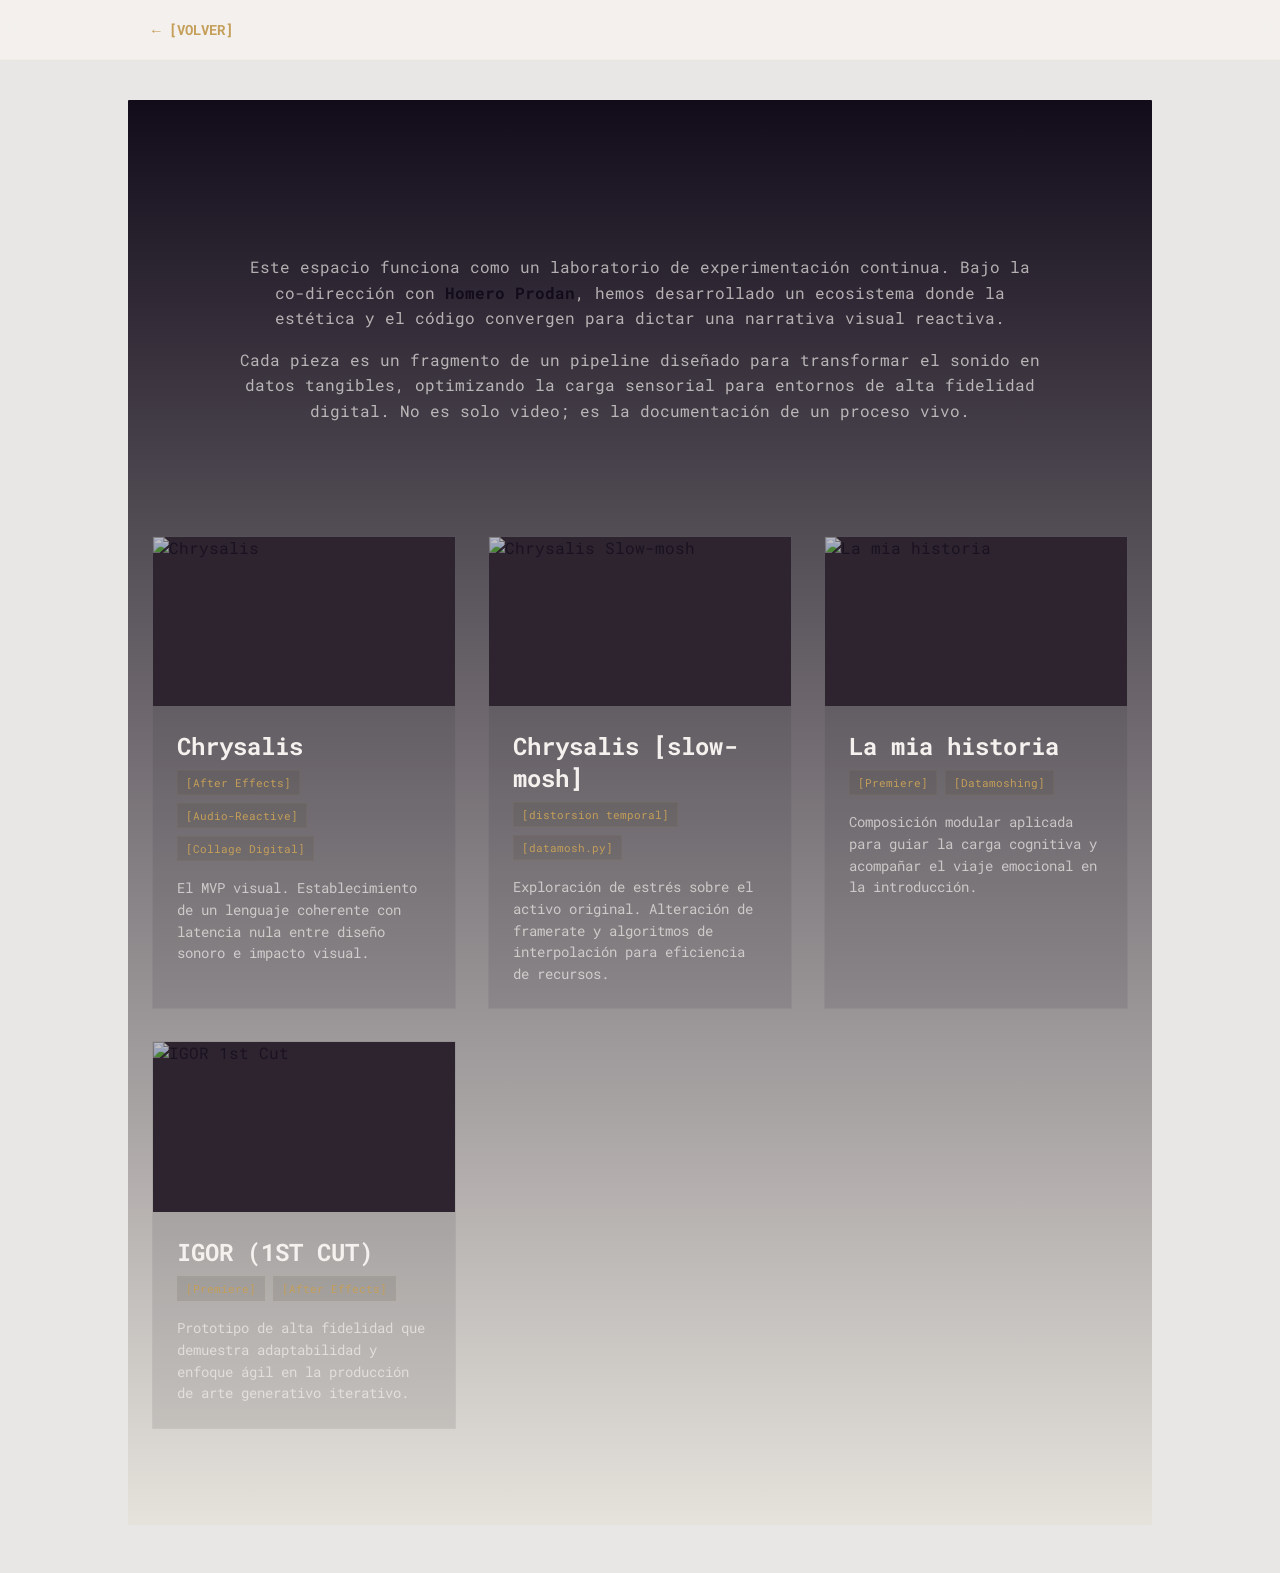
==== bivio/index.html @ 8ca26672 "UI Fixes < for ever > ahora me parece que tiene mucha mas forma esto." ====
<!DOCTYPE html>
<html lang="es">

<head>
    <meta charset="UTF-8">
    <meta name="viewport" content="width=device-width, initial-scale=1.0">
    <title>biVio + Ecosistema de Videos Generativos</title>
    <!-- meta tags -->
    <meta name="description"
        content="Soy Ariel, mi trabajo consiste en unir la creatividad con metodologías rigurosas para transformar el diseño en un motor de ingresos. 
        Me especializo en la optimización de activos visuales, aplicando principios de psicología del consumidor para asegurar que cada pieza no solo sea estética, sino que impulse la conversión con impacto y presición.">
    <meta property="og:image" content="assets/web-img.webp" />
    <meta name="keywords" content="design, designer, generative, AI, IA, UX, UI, frontend, developer, generative art," />
    <meta name="robots" content="noindex,nofollow">
    <meta name="subject" content="portfolio">
    <meta name="copyright" content="iterea">
    <meta name="language" content="ES">
    <meta name="robots" content="index,follow" />
    <meta name="abstract"
        content="Soy Ariel, mi trabajo consiste en unir la creatividad con metodologías rigurosas para transformar el diseño en un motor de ingresos.">
    <meta name="topic" content="Ariel H. Contini | Generative Designer">
    <meta name="summary" content="">
    <meta name="Classification" content="Business">
    <meta name="author" content="Ariel Hernán Contini, arielhcontini@gmail.com">
    <meta name="designer" content="Ariel Hernán Contini">
    <meta name="copyright" content=" Creative Commons">
    <meta name="reply-to" content="arielhcontini@gmail.com">
    <meta name="color-scheme" content="light dark">
    <meta name="owner" content="">
    <meta name="url" content="https://arielhcontini.online/">
    <meta name="identifier-URL" content="https://arielhcontini.online/">
    <meta name="directory" content="submission">
    <meta name="category" content="Designer Portfolio">
    <meta name="coverage" content="Worldwide">
    <meta name="distribution" content="Global">
    <meta name="rating" content="General">
    <meta name="revisit-after" content="7 days">
    <meta http-equiv="Expires" content="0">
    <meta http-equiv="Pragma" content="no-cache">
    <meta http-equiv="Cache-Control" content="no-cache">
    <link rel="stylesheet" href="../css/reset.css">
    <link rel="stylesheet" href="../css/variables.css">
    <link rel="stylesheet" href="../css/global.css">
    <link rel="icon" type="image/x-icon" href="../assets/favicon.ico">
    <link rel="apple-touch-icon" sizes="180x180" href="../assets/apple-touch-icon.png">
    <link rel="icon" type="image/png" sizes="32x32" href="../assets/favicon-32x32.png">
    <link rel="icon" type="image/png" sizes="16x16" href="../assets/favicon-16x16.png">
    <!-- web app -->
    <link rel="manifest" href="../manifiest.json">
</head>

<body>
    <nav class="bivio-nav">
        <div class="bivio-nav__container">
            <a href="../index.html" class="bivio-nav__back">
                <span class="bivio-nav__arrow">←</span> [VOLVER]
            </a>
            <div class="bivio-nav__brand">biVio</div>
        </div>
    </nav>

    <section class="showcase section-container" id="bivio-showcase" style="margin-top: 100px;">
    
    <div class="showcase__header">
        <h2 class="section-title">biVio <span class="outline">Ecosistema Generativo</span></h2>
        <div class="showcase__narrative">
            <p class="showcase__intro">
                Este espacio funciona como un laboratorio de experimentación continua. Bajo la co-dirección con <strong>Homero Prodan</strong>, hemos desarrollado un ecosistema donde la estética y el código convergen para dictar una narrativa visual reactiva.
            </p>
            <p class="showcase__intro">
                Cada pieza es un fragmento de un pipeline diseñado para transformar el sonido en datos tangibles, optimizando la carga sensorial para entornos de alta fidelidad digital. No es solo video; es la documentación de un proceso vivo.
            </p>
        </div>
    </div>

    <div class="showcase__grid">
        
        <article class="bivio-card" data-external-url="https://www.youtube.com/watch?v=RwAyVp9RrSc&list=PLWlSG6ipJNNzuKRsf-hpLv8E4KXy5Ips9&index=1">
            <div class="bivio-card__thumb" onclick="window.open('https://www.youtube.com/watch?v=RwAyVp9RrSc&list=PLWlSG6ipJNNzuKRsf-hpLv8E4KXy5Ips9&index=1', '_blank')">
                <img src="https://i.ytimg.com/vi/RwAyVp9RrSc/maxresdefault.jpg" loading="lazy" alt="Chrysalis">
                <div class="bivio-card__play">↗</div>
            </div>
            <div class="bivio-card__content" onclick="window.open('https://www.youtube.com/watch?v=RwAyVp9RrSc&list=PLWlSG6ipJNNzuKRsf-hpLv8E4KXy5Ips9&index=1', '_blank')">
                <h3 class="bivio-card__title">Chrysalis</h3>
                <div class="bivio-card__tags">
                    <span>[After Effects]</span>
                    <span>[Audio-Reactive]</span>
                    <span>[Collage Digital]</span>
                </div>
                <p class="bivio-card__desc">El MVP visual. Establecimiento de un lenguaje coherente con latencia nula entre diseño sonoro e impacto visual.</p>
            </div>
        </article>

        <article class="bivio-card" data-external-url="https://www.youtube.com/watch?v=a_Qp3i1atkw&list=PLWlSG6ipJNNzuKRsf-hpLv8E4KXy5Ips9&index=2">
            <div class="bivio-card__thumb" onclick="window.open('https://www.youtube.com/watch?v=a_Qp3i1atkw&list=PLWlSG6ipJNNzuKRsf-hpLv8E4KXy5Ips9&index=2', '_blank')">
                <img src="https://i.ytimg.com/vi/a_Qp3i1atkw/sddefault.jpg" loading="lazy" alt="Chrysalis Slow-mosh">
                <div class="bivio-card__play">↗</div>
            </div>
            <div class="bivio-card__content" onclick="window.open('https://www.youtube.com/watch?v=a_Qp3i1atkw&list=PLWlSG6ipJNNzuKRsf-hpLv8E4KXy5Ips9&index=2', '_blank')">
                <h3 class="bivio-card__title">Chrysalis [slow-mosh]</h3>
                <div class="bivio-card__tags">
                    <span>[distorsion temporal]</span>
                    <span>[datamosh.py]</span>
                </div>
                <p class="bivio-card__desc">Exploración de estrés sobre el activo original. Alteración de framerate y algoritmos de interpolación para eficiencia de recursos.</p>
            </div>
        </article>

        <article class="bivio-card" data-external-url="https://www.youtube.com/watch?v=c8p-wvNhO6M&list=PLWlSG6ipJNNzuKRsf-hpLv8E4KXy5Ips9&index=3">
            <div class="bivio-card__thumb" onclick="window.open('https://www.youtube.com/watch?v=c8p-wvNhO6M&list=PLWlSG6ipJNNzuKRsf-hpLv8E4KXy5Ips9&index=3', '_blank')">
                <img src="https://i.ytimg.com/vi/c8p-wvNhO6M/maxresdefault.jpg" loading="lazy" alt="La mia historia">
                <div class="bivio-card__play">↗</div>
            </div>
            <div class="bivio-card__content" onclick="window.open('https://www.youtube.com/watch?v=c8p-wvNhO6M&list=PLWlSG6ipJNNzuKRsf-hpLv8E4KXy5Ips9&index=3', '_blank')">
                <h3 class="bivio-card__title">La mia historia</h3>
                <div class="bivio-card__tags">
                    <span>[Premiere]</span>
                    <span>[Datamoshing]</span>
                </div>
                <p class="bivio-card__desc">Composición modular aplicada para guiar la carga cognitiva y acompañar el viaje emocional en la introducción.</p>
            </div>
        </article>

        <article class="bivio-card" data-external-url="https://www.youtube.com/watch?v=vjC0YOhKplU&list=PLWlSG6ipJNNzuKRsf-hpLv8E4KXy5Ips9&index=4">
            <div class="bivio-card__thumb" onclick="window.open('https://www.youtube.com/watch?v=vjC0YOhKplU&list=PLWlSG6ipJNNzuKRsf-hpLv8E4KXy5Ips9&index=4', '_blank')">
                <img src="https://i.ytimg.com/vi/vjC0YOhKplU/maxresdefault.jpg" loading="lazy" alt="IGOR 1st Cut">
                <div class="bivio-card__play">↗</div>
            </div>
            <div class="bivio-card__content" onclick="window.open('https://www.youtube.com/watch?v=vjC0YOhKplU&list=PLWlSG6ipJNNzuKRsf-hpLv8E4KXy5Ips9&index=4', '_blank')">
                <h3 class="bivio-card__title">IGOR (1ST CUT)</h3>
                <div class="bivio-card__tags">
                    <span>[Premiere]</span>
                    <span>[After Effects]</span>
                </div>
                <p class="bivio-card__desc">Prototipo de alta fidelidad que demuestra adaptabilidad y enfoque ágil en la producción de arte generativo iterativo.</p>
            </div>
        </article>
    </div>
</section>

</body>
</html>
---- css/variables.css ----
@import url('https://fonts.googleapis.com/css2?family=Libre+Bodoni:ital,wght@0,400..700;1,400..700&display=swap');
@import url('https://fonts.googleapis.com/css2?family=Roboto+Mono:ital,wght@0,100..700;1,100..700&display=swap');
:root{

    /* =========================================================
       🎨 SISTEMA DE COLOR (DIRECCIÓN DE ARTE)
       ========================================================= */
    
    color-scheme: light dark;

    /* --- Paleta Principal: Modo Claro (Light Mode) --- */
    --text-obsidian: #120B1A;           /* Color principal de texto oscuro */
    --bg-alabastro: #f4f1eeeb;          /* Fondo principal claro (con ligera transparencia) */
    --bg-alabastro-gold: #352d1e1d;     /* Fondo sutil con matiz dorado */
    --bg-purple: #7c6b8a;               /* Color de acento púrpura */
    --edge-obsidian:#120b1a18;          /* Bordes y separadores sutiles */

    /* --- Acentos y Detalles --- */
    --primary-gold: #c59f59;            /* Color dorado para elementos destacados */
    --edge-gold: #c59f5911;             /* Brillo perimetral dorado muy suave */

    /* --- Paleta Oscura (Obsidiana) --- */
    --bg-obsidian: #120B1A;             /* Fondo base profundo */
    --bg-obsidian-alpha: #120b1a8f;     /* Fondo oscuro con transparencia para capas */

    /* --- Tipografía y Contrastes --- */
    --text-alabastro: #f4f1ee;          /* Texto claro sobre fondos oscuros */
    --text-alabastro-opacity: #f4f1eeae; /* Texto claro secundario (menos contraste) */
    
    --purple: #7c6b8a;                  /* Púrpura base */
    --basalto: #2d2430;                 /* Gris violáceo para tarjetas o bloques */
    --bg-shadow: #1C1621;               /* Color para sombras proyectadas */

    /* --- Degradados --- */
    --gradient-dark: linear-gradient(0deg,rgba(16, 13, 17, 0.888) 0%, rgba(18, 11, 26, 1) 50%, rgba(28, 22, 33, .999) 100%);

    /* =========================================================
       📐 GEOMETRÍA Y ESTRUCTURA (LAYOUT)
       ========================================================= */

    /* --- Bordes --- */
    --radius: 1px;                      /* Curvatura de esquinas (1px para look brutalista/afilado) */

    /* --- Espaciado (Escala Modular) --- */
    --spacing-4: 4px;
    --spacing-8: 8px;
    --spacing-12: 12px;
    --spacing-16: 16px;
    --spacing-24: 24px;
    --spacing-32: 32px;
    --spacing-40: 40px;
    --spacing-48: 48px;
    --spacing-56: 56px;
    --spacing-64: 64px;
    --spacing-72: 72px;
    --spacing-80: 80px;
    --spacing-88: 88px;
    --spacing-96: 96px;

    /* --- Tipografía Fluida (Responsive) --- */
    /* Se ajustan automáticamente según el tamaño de pantalla */
    --H1: clamp(1.75rem, 5vw, 2.5rem);
    --H2: clamp(1.5rem, 4vw, 2rem);
    --H3: clamp(1.25rem, 3vw, 1.75rem);
    --H4: clamp(1rem, 2vw, 1.5rem);
    --H5: clamp(0.875rem, 1.5vw, 1.25rem);
    --H6: clamp(0.75rem, 1vw, 1rem);    
    
    --p: clamp(0.875rem, 1.5vw, 1.25rem);

    /* --- Contenedores --- */
    --max-width: 1024px;                /* Ancho máximo del contenido central */

}
---- css/global.css ----
body {
  background-color: light-dark(var(--bg-alabastro-gold), var(--bg-obsidian));
  cursor: crosshair;
  color: light-dark(var(--text-obsidian), var(--text-alabastro));
  font-family: "Roboto Mono", monospace;
  font-optical-sizing: auto;
  font-weight: 400;
  font-style: normal;
}
html {
  scroll-behavior: smooth;
}

.texture-bg{
    width: 100%;
    height: auto;
}

/* BLINDAJE ANTI-PARPADEO (GSAP FOUC FIX) */
.hero__image, .hero__title, .hero__description, .hero__social a,
.section-title, .skill-card, .experience-card, .project-card, 
.about__image-wrapper, .about__text p {
    visibility: hidden;
}

/* PORTADA */

.cover{
position:relative;
width: 100%;
max-width: 320px;
height: auto;
display: flex;
flex-direction: column;
align-items: center;
justify-content: center;
margin: 0 auto;
z-index: 9999;
}

.cover__container{
width: 100%;
height: auto;
opacity: 1;
}

.cover__img{
    position: relative;
    width: 100%;
    height: auto;
    margin: 16vh auto;
    border-radius: var(--radius);
    z-index: 10000;
    opacity: 1;
}

@media (min-width:1024px){

.cover{
position:relative;
width: 100%;
height: auto;
display: flex;
flex-direction: column;
align-items: center;
justify-content: center;
margin:0 auto;
z-index: 9999;
}

.cover__container{
position: relative;
width: 100%;
height: auto;
opacity: .666;

}

.cover__container:hover{
position: relative;
width: 100%;
height: auto;
opacity: .999;
}

}


/* Estilo del CTA para que parezca una terminal */
.mobile-cta {
  width: 100%;
  height: auto;
  font-family: "Roboto Mono", monospace;
  color: var(--text-alabastro); /* Un gris técnico, no blanco puro para no robarle peso al logo */
  font-size: 12px;
  margin: 0 auto;
  text-align: center;
  /* IMPORTANTE: Hacer que el texto también dispare el clic si lo tocan por error */
  pointer-events: none; 
  border: 1px solid light-dark(var(--edge-obsidian), var(--edge-gold));
  padding: var(--spacing-8) var(--spacing-4);
  z-index: 10;
}

/* El cursor parpadeante (el truco psicológico para llamar la atención) */
.cursor-blink {
  animation: blink 1s step-end infinite;
}

@keyframes blink {
  0%, 100% { opacity: 1; }
  50% { opacity: 0; }
}


@media (min-width: 1024px) {
  .mobile-cta {
    display: block;
  }
}

/* BACKGROUNDS */

.gradient--v{
    height:100vh;
    margin: 0;
     --x: calc(var(--posX, 0) * 1px);
    --y: calc(var(--posY, 0) * 1px);
     background-image: 
    linear-gradient(115deg, #120B1A, #1C1621), 
    radial-gradient( 90% 100% at calc( 50% + var(--x)) calc( 0% + var(--y)), #1c1621, #1C1621), 
    radial-gradient(100% 100% at calc( 80% - var(--x)) calc( 0% - var(--y)), #1C1621, #1C1621), 
    radial-gradient(150% 210% at calc(100% + var(--x)) calc( 0% + var(--y)), #120B1A, #120B1A), 
    radial-gradient(100% 100% at calc(100% - var(--x)) calc(30% - var(--y)), #1C1621, #7c6b8a), 
    linear-gradient(60deg, #1C1621, #1C1621);
     background-blend-mode: soft-light, soft-light, lighten, lighten, lighten, soft-light, hard-light;
}





p{
  font-family: "Roboto Mono", monospace;
  font-optical-sizing: auto;
  font-weight: 400;
  font-style: normal;
  color: light-dark(var(--text-obsidian), var(--text-alabastro));
}

h1{
  font-family: "Libre Bodoni", serif;
  font-optical-sizing: auto;
  font-weight: 600;
  font-style: normal;
  font-size: var(--H1);
}


h2{
  font-family: "Libre Bodoni", serif;
  font-optical-sizing: auto;
  font-weight: 600;
  font-style: normal;
  font-size: var(--H2);
  letter-spacing: .333rem;
}


strong{
     color: light-dark(var(--text-obsidian), var(--text-alabastro));
}

.section-title{
    font-size: clamp(1.75rem, 5vw, 2.5rem);
    font-weight: 400;
    text-align: center;
    margin-bottom: var(--spacing-8);
}



.section-container{
    max-width: var(--max-width);
    margin: var(--spacing-48) auto;
    padding: var(--spacing-48) var(--spacing-24);
    width: 100%;
    display: flex;
    flex-direction: column;
    gap: var(--spacing-48);
    border-radius: var(--radius);
    background: linear-gradient(180deg, var(--bg-obsidian), var(--edge-gold));
}

@media (min-width: 768px) {
    .section-container {
        padding: var(--spacing-96) var(--spacing-24);
    }
}

.outline{
    background: linear-gradient(180deg, var(--bg-alabastro), var(--purple));
    -webkit-background-clip: text;
    -webkit-text-fill-color: transparent;
    background-clip: text;
    font-weight: 800;
    font-size: clamp(1,75rem,5vw,2.5rem);
}

/* === HEADER === */


.header{
    display: flex;
    align-items: center;
    justify-content: space-between;
    width: 100%;
    height: auto;
    margin: 0 auto;
    padding: var(--spacing-8);
    z-index: 100000;
    position: fixed;
    top:0;
    border-bottom: 1px solid var(--edge-gold);
    background-color: light-dark(var(--bg-alabastro),var(--bg-obsidian));
} 

.header__toggle{
display: flex;
  flex-direction: column;
  justify-content: space-between;
  width: 32px;
  height: 32px;
  padding: 8px;
  background: transparent;
  border: none;
  cursor: pointer;
  z-index: 50; /* Para asegurarnos de que quede por encima del menú desplegado */
}

.linea{
width: 100%;
  height: 3px;
  background-color: light-dark(var(--text-obsidian), var(--text-alabastro)); /* El color de tu icono */
  border-radius: var(--radius);
  transform-origin: left center; /* Punto de anclaje para la rotación */
}


/* 2. Estilos del Menú Móvil (Oculto por defecto) */
.header__nav {
    text-align: center;
    position: absolute;
    top: 100%; /* Lo posiciona exactamente debajo de la barra del header */
    left: 0;
    width: 100%;
    /* EL TRUCO DE ANIMACIÓN CON GRID */
    display: grid;
    grid-template-rows: 0fr; /* Altura 0 */
    background-color: transparent;
}

.header__logo{
    width: 100%;
    max-width: 24px;
    height: auto;
    display: flex;
    flex-direction: row;
}

/* 3. El contenedor de los links (Debe ocultar el contenido cuando la altura es 0) */
.nav__links{
    overflow: hidden; /* Esto es clave para que los links no se escapen cuando está cerrado */
    display: flex;
    flex-direction: column;
    margin:  0 auto;
    width: 100%;
    height: 100vh;
    background-color: light-dark(var(--bg-alabastro),var(--bg-obsidian));
}

/* 4. Estilo de los links en móvil para que parezcan una lista */
.nav__link{
    width: 100%;
    color: light-dark(var(--text-obsidian), var(--text-alabastro));
    text-align: center;
    font-family:"Roboto Mono", monospace;;
    cursor: pointer;
    font-weight: 12px;
    background-color: transparent;
}

.header__nav a {
    display: flex;
    flex-direction: column;
    padding: var(--spacing-16); /* Espacio cómodo para tocar con el dedo (Touch target) */
    text-decoration: none;
     color: light-dark(var(--text-obsidian), var(--text-alabastro));
}

/* 5. LA CLASE MÁGICA (La que agrega Javascript) */
.header__nav.is-active {
    grid-template-rows: 1fr; /* Se expande suavemente hasta el alto total de sus links */
}


.header__brand{
    display: flex;
    align-items: center;
    gap: var(--spacing-8);
    padding: var(--spacing-8);
}

.header__title{
      font-family: "Roboto Mono", monospace;
  font-optical-sizing: auto;
  font-weight: 400;
  font-style: normal;
    font-size: 16px;
    font-weight: 700;
}

.header__nav,
.header__cta{
    display: none;
}

.header__nav.is-active {
    display: block; 
    background-color: transparent;
    /* Aquí pondrías el position: absolute, background, etc., para tu menú desplegable */
}

/* --- ESTILOS PARA ESCRITORIO --- */
@media (min-width: 768px) {

    .header__logo{
        width: 24px;
        height: auto;
        margin: 0 auto;
        z-index: 100;
    }


.header__title{
display: none;
}

    .header{
        width: 100%;
        height: auto;
        display: flex;
        flex-direction: row;
        align-items: center;
        justify-content: center;
        margin: 0 auto;
        border-bottom: 1px solid var(--edge-gold);
    }
    /* Reseteamos los estilos para pantallas grandes */
    .header__nav {
        width: 100%;
        height: auto;
        position: relative; 
        box-shadow: none;
        display: flex; /* Rompemos el grid de móvil */
        flex-direction: row;
        margin: 0 auto;
    }
    
    .nav__links {
        display: flex;
        overflow: visible;
        flex-direction: row; /* Links uno al lado del otro */
        justify-content: center;
        align-items: center;
        border: none;
        width: 100%;
        height: auto;
        background-color: transparent;
    }


    /* Ocultamos el botón de la hamburguesa */
    .header__toggle {
        display: none;
    }

    .header__title{
    font-size: 16px;
    font-weight: 700;
}

}

/* === header queeries === */

@media (min-width:1024px){

.header__title{
    display: block;
}

.header{
    display: flex;
    flex-direction: row;
    align-items: center;
    justify-content: center;
    border: none;
    padding: var(--spacing-4) var(--spacing-4);
}

.header__nav{
    width: 100%;
    height: auto;
}

    .header__toggle{
        display: none;
    }
    .nav__links{
        display: flex;
        flex-direction: row;
        width: 100%;
        height: auto;
        font-size: 12px;
        font-weight: 700;
        position: relative;
    }
    .nav__link {
        display: block;
        width: 120px;
        height: auto;
        z-index: 10000;
    }

    .nav__link a{
        display: inline;
        width: 100%;
        height: auto;
        padding: var(--spacing-4);    
    }

}


/* === HERO === */

.hero{
    display: flex;
    flex-direction: column;
    align-items: center;
    justify-content: center;
    gap: var(--spacing-16);
    background-color: light-dark(var(--bg-alabastro), var(--gradient-dark));
    padding: var(--spacing-24) var(--spacing-32);
}

.hero__content{
    display: flex;
    flex-direction: column;
    justify-content: center;
    gap: var(--spacing-8);
    padding: var(--spacing-16);
}

.hero__title{
font-size: clamp(1.6rem, 8vw, 3.2rem);
font-weight: 400;
 color: light-dark(var(--text-obsidian), var(--text-alabastro));
}

.hero__title strong{
    font-weight: 800;
}

.hero__description{
    margin: 8px auto;
    font-size: 16px;
    font-weight: 400;
     color: light-dark(var(--text-obsidian), var(--text-alabastro));
    line-height: 1.5;
}

.hero__image{
    width: 100%;
    height: auto;
    max-width: 360px;
    border-radius: var(--radius);
    margin: 0 auto;
    display: flex;
    flex-direction: column;
}


.hero__social{
    display: flex;
    gap: var(--spacing-24);
    margin-top: var(--spacing-32); 
    opacity: .888;
}

.hero__social img{
    width: 32px;
    opacity: .888;
}




.social__link{
    display: flex;
    align-items: center;
    justify-content: center;
    width: 100%;
    max-width: 80px;
    height: 80px;
    border-radius: var(--radius);
    background-color: var(--gradient-100);
   color: light-dark(var(--text-obsidian), var(--text-alabastro));
    padding-top:var(--spacing-80);
    margin: 0 auto;
}

.social__link :hover{
    background-color: var(--primary-black);
    color: var(--primary-white);
    padding: var(--spacing-8);
   border-radius: var(--radius);
}

.social__link img{
    width: 32px;
    height: 32px;
}

/* === hero queeries === */

@media (min-width:768px){

    .hero{
      flex-direction: row-reverse;
      padding: var(--spacing-96) var(--spacing-16);
    }

    .hero__content{
        max-width: 60%;
    }

    .hero__description{
        max-width: 100%;
    }

}


@media (min-width:1024px){

    .hero{
    width: 100%;
    height: auto;
    display: flex;
    flex-direction: row-reverse;
    align-items: center;
    justify-content: center;
    gap: var(--spacing-96);
    margin: 0 auto;
    padding:var(--spacing-96) var(--spacing-16);
}

.hero__content{
    width: 100%;
    max-width: 640px;
    height: auto;
    display: flex;
    flex-direction: column;
    justify-content: center;
    gap: var(--spacing-24);
    padding: var(--spacing-16);
}

.hero__description{
    margin-top: var(--spacing-8);
}

.hero__image{
    width: 100%;
    height: auto;
    max-width: 40vh;
    border-radius: var(--radius);
    padding: 0;
    margin: 0;
}

    .hero__social a{
        opacity: 1;
    }
 
    .hero__social a:hover{
        opacity: 1;
    }
    
    .social__link{
        max-width:80px ;
    }

}


.skills{
     color: light-dark(var(--text-obsidian), var(--text-alabastro));
}

/* === SKILLS === */

.skill-card{
    display: flex;
    flex-direction: column;
    align-items: center;
    justify-content: space-evenly;
    aspect-ratio: 1/1;

    padding: var(--spacing-24);
    border-radius: var(--radius);

    background-color: light-dark(var(--bg-alabastro), var(--bg-obsidian));
    border: 1px solid light-dark(var(--edge-obsidian), var(--edge-gold));


    cursor: pointer;
    text-align: center;

    color: light-dark(var(--text-obsidian), var(--text-alabastro));

}

.skills__title{
     color: light-dark(var(--text-obsidian), var(--text-alabastro));
}

.skill-card:hover{
    color: light-dark(var(--text-obsidian), var(--text-alabastro));
    background-color: light-dark(var(--bg-alabastro), var(--bg-obsidian));
    background-repeat: no-repeat;
    transform: translateY(-4px);
}

.skill-card:hover .skill-card__icon img{
    filter: light-dark(invert(0), invert(1));
     color: light-dark(var(--text-obsidian), var(--text-alabastro));
}

.skill-card__icon img{
    width: clamp(48px, 4vw, 5rem);
    height: auto;
    margin-bottom: var(--spacing-16);
}

.skill-card__label{
    font-size: clamp(1rem, 1vw, 1.15rem);
    font-weight: 600;
}



.skills__grid{
    display: grid;
    grid-template-columns: repeat(auto-fit, minmax(160px, 1fr));
    gap: var(--spacing-24);
}


.skill-card:nth-child(n + 7){
    display: none;
}

@media(min-width:768px){
.skills__grid{
    gap: var(--spacing-32);
}
.skill-card:nth-child(n + 7){
    display: flex;
    }

.skill-card:nth-child(n + 9){
    display: none;
    }
    }


@media(min-width:1024px){

    .skills__grid{
        grid-template-columns: repeat(3,1fr);
    }

.skill-card:nth-child(n + 9){
    display: flex;
    }
}


/*
.skills__grid{
    display: grid;
    grid-template-columns: repeat(2, 1fr);
    gap: var(--spacing-8);
}


@media(min-width:768px){
    .skills{
        display: flex;
        flex-direction: column;
        justify-content: center;
        gap: var(--spacing-24);
    }

    .skills__grid{
        grid-template-columns: repeat(4,1fr);
        gap: var(--spacing-32);
    }
}

@media(min-width:1024px){

    .skills__grid{
        grid-template-columns: repeat(5,1fr);
        gap: var(--spacing-40);
    }
}
    */ 
     

.about__container {
  display: flex;
  flex-direction: column;
  align-items: center;
  gap: var(--spacing-48);
  padding: var(--spacing-96) var(--spacing-16);
}

.about__image-wrapper {
  width: 100%;
  display: flex;
  justify-content: center;
}

.about__image {
  width: 100%;
  max-width: 32vw;
  height: auto;
  border-radius: var(--radius);
}

.about__content {
  display: flex;
  flex-direction: column;
  gap: var(--spacing-64);
  width: 100%;
}

.about__title {
  text-align: center;
 color: light-dark(var(--text-obsidian), var(--text-alabastro));
}

.about__text {
  display: flex;
  flex-direction: column;
  gap: var(--spacing-16);
  font-size: 16px;
  line-height: 1.2;
  color: light-dark(var(--text-obsidian), var(--text-alabastro));
}

@media (min-width: 768px) {
  .about__container {
    flex-direction: row;
    align-items: center;
    justify-content: center;
    gap: var(--spacing-56);
  }

  .about__image {
    width: 100%;
    max-width:30vw;
    border-radius: var(--radius);
  }

  .about__image-wrapper {
    flex: 1;
    justify-content: center;
  }

  .about__content {
    flex: 1;
  }
}

@media (min-width: 1024px) {
    .about__container{
        width: 100%;
        height: auto;
        margin: 0 auto;
        padding: var(--spacing-80) var(--spacing-96);
    }
    .about__image {
    width: 100%;
    max-width:32vw;
    height: auto;
    padding: var(--spacing-64);
  }
}


/* EXPERIENCE SECTION */


.experience{
    width: 100%;
    height: auto;
     color: light-dark(var(--text-obsidian), var(--text-alabastro));
}


.experience-card{
    padding: var(--spacing-32) var(--spacing-24);
    border: 1px solid light-dark(var(--edge-obsidian), var(--edge-gold));
    border-radius: var(--radius);
    align-items: center;

    display: grid;
    grid-template-columns: 32px 1fr;
    gap: var(--spacing-32);

    grid-template-areas: 'logo role' 'date date' 'description description';

    background-color: light-dark(var(--bg-alabastro), var(--bg-obsidian));
}



.experience-card:hover{
    background: var(--bg-obsidian);
     color: light-dark(var(--text-obsidian), var(--text-alabastro));
     transform: translateY(-4px);
}



.experience-card__logo{
    grid-area: logo;
    width: 100%;
    height: auto;
    max-width: 32px;
}

.experience-card__role{
    grid-area: role;
    font-size: 1.6rem;
    font-weight: 600;
    align-self: end;
     color: light-dark(var(--text-obsidian), var(--text-alabastro));
}



.experience-card__date{
 color: light-dark(var(--text-obsidian), var(--text-alabastro));
font-size: .8rem;
font-weight: 600;
grid-area: date;
}

.experience-card__description{
grid-area: description;
line-height: 1.5;
 color: light-dark(var(--text-obsidian), var(--text-alabastro));
}

@media(min-width:768px){

    .experience-card{
        grid-template-columns: 32px 1fr auto;
        grid-template-areas:'logo role date' 'description description description';
    }

}



/* PROJECTS */ 



.projects__title{
     color: light-dark(var(--text-obsidian), var(--text-alabastro));
    margin-bottom: var(--spacing-32);
}

.project-card{
    display: flex;
    flex-direction: column;
    gap: var(--spacing-24);
    margin-bottom: var(--spacing-32);
    border: 1px solid light-dark(var(--edge-obsidian), var(--edge-gold));
    background-color: light-dark(var(--bg-alabastro), var(--bg-obsidian));
    
}

.project-card__image-wrapper{
    width: 100%;
   border-radius: var(--radius);
    overflow: hidden;
}

.project-card__image{
    width: 100%;
    height: auto;
    display: block;
}

.project-card__content{
    display: flex;
    flex-direction: column;
    gap: var(--spacing-24);
    justify-content: center;
    padding: var(--spacing-16);
    border-radius: var(--radius);
}

.project-card__number{
    font-size: clamp(1.5rem, 3vw, 2rem );
    font-weight: 800;
    line-height: 1;
      color: light-dark(var(--text-obsidian), var(--text-alabastro));
}

.project-card__title{
    font-size: clamp(1.25rem, 2.75vw, 1.75rem);
    font-weight: 800;
    line-height: 1.2;
     color: light-dark(var(--text-obsidian), var(--text-alabastro));
}


.project-card__role{
font-family: "Roboto Mono", monospace;
color: light-dark(var(--text-obsidian), var(--text-alabastro));
font-size: 11px;
}

.project-card__description{
    color: light-dark(var(--text-obsidian), var(--text-alabastro)); 
    line-height: 1.5;
}

.project-card__link{
    width: 44px; /* Increased for better touch target (Mobile First) */
    height: 44px;
    display: flex;
    align-items: center;
    justify-content: center;
    margin-top: var(--spacing-8);
}

.project-card__link img {
    width: 16px; /* Maintain icon visual size */
}

@media(min-width:768px){
   
.project-card{
    flex-direction: row;
    border-radius: var(--radius);
}

.project-card:nth-child(even){
    flex-direction: row-reverse;
}

.project-card__content{
    max-width: 50%;
}

    }




/* CONTACTO */

/* ===========================
   CONTACT SECTION
   =========================== */

.contact {
  display: flex;
  flex-direction: column;
  gap: var(--spacing-56);
 color: light-dark(var(--text-obsidian), var(--text-alabastro));
}

.contact__form-wrapper {
  width: 100%;
}

.contact__form {
  display: flex;
  flex-direction: column;
  gap: var(--spacing-20);
}

.contact__label {
  display: block;
  margin-bottom: var(--spacing-8);
  font-weight: 600;
  font-size: 1rem;
}

.contact__input,
.contact__textarea {
  width: 100%;
  padding: var(--spacing-16);
border: 1px solid light-dark(var(--edge-obsidian), var(--edge-gold));
  border-radius: var(--radius);
  font-family: inherit;
  font-size: 16px;
  outline: none;
}

.contact__input:focus,
.contact__textarea:focus {
  border-color: var(--bg-obsidian);
  box-shadow: 0 0 0 4px rgba(0, 0, 0, 0.1);
}

.contact__input:focus-visible,
.contact__textarea:focus-visible {
  outline: 2px solid var(--bg-obsidian);
  outline-offset: 2px;
}

.contact__input::placeholder,
.contact__textarea::placeholder {
  color: var(--text-alabastro);
}

.contact__textarea {
  min-height: 120px;
  resize: vertical;
}

.contact__actions {
  display: flex;
  flex-direction: column;
  gap: var(--spacing-24);
  align-items: flex-start;
}

.contact__button {
  color: var(--text-alabastro);
  padding: var(--spacing-16) var(--spacing-32);
  border: none;
  border-radius: var(--radius);
  font-weight: 600;
  font-size: 1.125rem;
  cursor: pointer;
}

.contact__button:hover {
  opacity: 0.9;
}

.contact__socials {
  display: flex;
  gap: var(--spacing-24);
}

.contact__info {
  display: flex;
  flex-direction: column;
  gap: var(--spacing-24);
}

.contact__title {
  text-align: center;
   color: light-dark(var(--text-obsidian), var(--text-alabastro));
}

.contact__description {
  font-size: clamp(0.875rem, 2vw, 1rem);
  line-height: 1.5;
 color: light-dark(var(--text-obsidian), var(--text-alabastro));
  text-align: center;
}

.contact__details {
  display: flex;
  flex-direction: column;
  gap: var(--spacing-16);
  align-items: center;
}

.contact__details a{
    font-family: "Roboto Mono", monospace;
    font-size: 1rem;
    margin: var(--spacing-8) auto;
   border: 1px solid light-dark(var(--edge-obsidian), var(--edge-gold));
    padding: var(--spacing-8);
    border-radius: var(--radius);
}

.contact__email{
  font-size: clamp(1rem, 2.5vw, 1.25rem);
font-weight: 600;
 color: light-dark(var(--text-obsidian), var(--text-alabastro));
}

.contact__phone {
  font-size: clamp(1rem, 2.5vw, 1.25rem);
  font-weight: 600;
  color: var(--basalto);
}

.calendly{
    background-color: light-dark(var(--bg-obsidian),var(--bg-alabastro));
    color: light-dark(var(--text-alabastro), var(--text-obsidian));
    text-align: center;
    width: 100%;
    max-width: 240px;
    height: auto;
    border: 1px solid var(--edge-gold);
}

@media (min-width: 768px) {
  .contact .container {
    flex-direction: row;
    align-items: flex-start;
    justify-content: space-between;
    gap: var(--spacing-64); /* More space on desktop */
  }

  .contact__form-wrapper {
    flex: 1;
    order: 1; /* Form on the left if needed, or default order */
  }

  .contact__info {
    flex: 1;
    order: 2;
  }

  .contact__actions {
    flex-direction: row;
    align-items: center;
    justify-content: space-between;
    width: 100%;
  }
}

@media (min-width: 1024px) {
  .contact .section-container {
    flex-direction: row;
    align-items: center;
    text-align: center;
  }

  .contact__description{
    display: flex;
    flex-direction: column;
    width: 100%;
    height: auto;
    padding: var(--spacing-8);
    text-align: center;
  }

  .contact__info{
    width: 100%;
    height: auto;
    background-color: var(--gradient-bg);
  }

.contact__details a{
    font-size: 1rem;
    margin: var(--spacing-8) auto;
    padding: var(--spacing-8);
    border-radius: var(--radius);
}

.contact__details a:hover{
    opacity: .90;
    margin: var(--spacing-8) auto;
}

}




/* =========================================
   BIVIO NAV - SIMPLE & FIXED
   ========================================= */

.bivio-nav {
    position: fixed;
    top: 0;
    left: 0;
    width: 100%;
    height: 60px;
    background-color: light-dark(var(--bg-alabastro), var(--bg-obsidian));
    border-bottom: 1px solid var(--edge-gold);
    z-index: 100000;
    display: flex;
    align-items: center;
    backdrop-filter: blur(10px);
}

.bivio-nav__container {
    max-width: var(--max-width);
    width: 100%;
    margin: 0 auto;
    padding: 0 var(--spacing-24);
    display: flex;
    justify-content: space-between;
    align-items: center;
    background-color: var(--gradient-dark);
     border-radius: var(--radius);
}

.bivio-nav__back {
    text-decoration: none;
    color: var(--primary-gold);
    font-family: 'Roboto Mono', monospace;
    font-weight: 700;
    font-size: 0.9rem;
    transition: opacity 0.3s ease;
    display: flex;
    align-items: center;
    gap: var(--spacing-8);
}

.bivio-nav__back:hover {
    opacity: 0.7;
}

.bivio-nav__brand {
    font-family: 'Roboto Mono', monospace;
    font-size: 0.75rem;
    color: var(--text-alabastro-opacity);
    letter-spacing: 1px;
    text-transform: uppercase;
}

/* =========================================
   BIVIO SHOWCASE - COMPONENTES
   ========================================= */

.showcase__header {
    text-align: center;
    margin-bottom: var(--spacing-64);
}

.showcase__narrative {
    max-width: 80ch;
    margin: 0 auto;
    display: flex;
    flex-direction: column;
    gap: var(--spacing-16);
}

.showcase__intro {
    color: var(--text-alabastro-opacity);
    line-height: 1.6;
    font-size: 1rem;
}

.showcase__grid {
    display: grid;
    grid-template-columns: repeat(auto-fit, minmax(280px, 1fr));
    gap: var(--spacing-32);
}

/* Tarjeta Bivio */
.bivio-card {
    background: var(--edge-obsidian);
    border: 1px solid rgba(255, 255, 255, 0.05);
    border-radius: var(--radius); /* 1px, súper afilado */
    overflow: hidden;
    cursor: pointer;
    transition: transform 0.3s ease, border-color 0.3s ease;
}

.bivio-card:hover {
    transform: translateY(-4px);
    border-color: var(--primary-gold);
}

.bivio-card__thumb {
    position: relative;
    width: 100%;
    aspect-ratio: 16 / 9;
    overflow: hidden;
    background: var(--basalto);
}

.bivio-card__thumb img {
    width: 100%;
    height: 100%;
    object-fit: cover;
    opacity: 0.7;
    transition: opacity 0.3s ease, transform 0.5s ease;
}

.bivio-card:hover .bivio-card__thumb img {
    opacity: 1;
    transform: scale(1.05); /* Zoom sutil al hover */
}

/* Indicador de Play */
.bivio-card__play {
    position: absolute;
    top: 50%;
    left: 50%;
    transform: translate(-50%, -50%);
    font-size: 2rem;
    color: var(--primary-gold);
    opacity: 0;
    transition: opacity 0.3s ease;
    font-family: 'Roboto Mono', monospace;
}

.bivio-card:hover .bivio-card__play {
    opacity: 1;
}

.bivio-card__content {
    padding: var(--spacing-24);
}

.bivio-card__title {
    font-size: var(--H4);
    margin-bottom: var(--spacing-8);
    color: var(--text-alabastro);
}

/* Etiquetas (Tags) - Estilo IT/Código */
.bivio-card__tags {
    display: flex;
    flex-wrap: wrap;
    gap: var(--spacing-8);
    margin-bottom: var(--spacing-16);
}

.bivio-card__tags span {
    font-family: 'Roboto Mono', monospace; /* Clave para el look "Tech" */
    font-size: 0.7rem;
    color: var(--primary-gold);
    background: var(--bg-alabastro-gold);
    padding: var(--spacing-4) var(--spacing-8);
    border: 1px solid var(--edge-gold);
}

.bivio-card__tags .tag-external {
    background: var(--primary-gold);
    color: var(--bg-obsidian);
    font-weight: 700;
}

.bivio-card__desc {
    font-size: 0.9rem;
    color: var(--text-alabastro-opacity);
    line-height: 1.5;
}


/* =========================================
   PROYECTO DESTACADO (LAS PELOTAS)
   ========================================= */

.featured-project__wrapper {
    display: flex;
    flex-direction: column;
    gap: var(--spacing-48);
    margin-top: var(--spacing-8);
}

/* En pantallas grandes, se pone lado a lado */
@media (min-width: 768px) {
    .featured-project__wrapper {
        flex-direction: row;
        align-items: center;
    }
}

.featured-project__video-trigger {
    flex: 1.2; /* Toma un poco más de espacio que el texto */
    width: 100%;
}

.featured-thumb {
    border: 1px solid rgba(255, 255, 255, 0.1);
    box-shadow: 0 10px 30px rgba(0,0,0,0.5);
}

/* Reestilizando el botón de play para que sea más evidente en el destacado */
.featured-thumb .bivio-card__play {
    font-size: 1.2rem;
    background: var(--bg-obsidian-alpha);
    padding: var(--spacing-12) var(--spacing-24);
    border: 1px solid var(--primary-gold);
    backdrop-filter: blur(5px);
}

.featured-project__info {
    flex: 1;
}

.featured-project__subtitle {
    font-size: var(--H3);
    color: var(--text-alabastro);
    margin-bottom: var(--spacing-16);
    font-family: 'Libre Bodoni', serif; /* Un toque de elegancia editorial */
    font-style: italic;
}

.featured-project__details p {
    color: var(--text-alabastro-opacity);
    font-size: 0.95rem;
    margin-bottom: var(--spacing-16);
    line-height: 1.6;
}

.featured-project__details strong {
    color: var(--primary-gold);
    font-family: 'Roboto Mono', monospace;
    font-weight: normal;
    font-size: 0.85rem;
    letter-spacing: 1px;
    display: block;
    margin-bottom: var(--spacing-4);
}
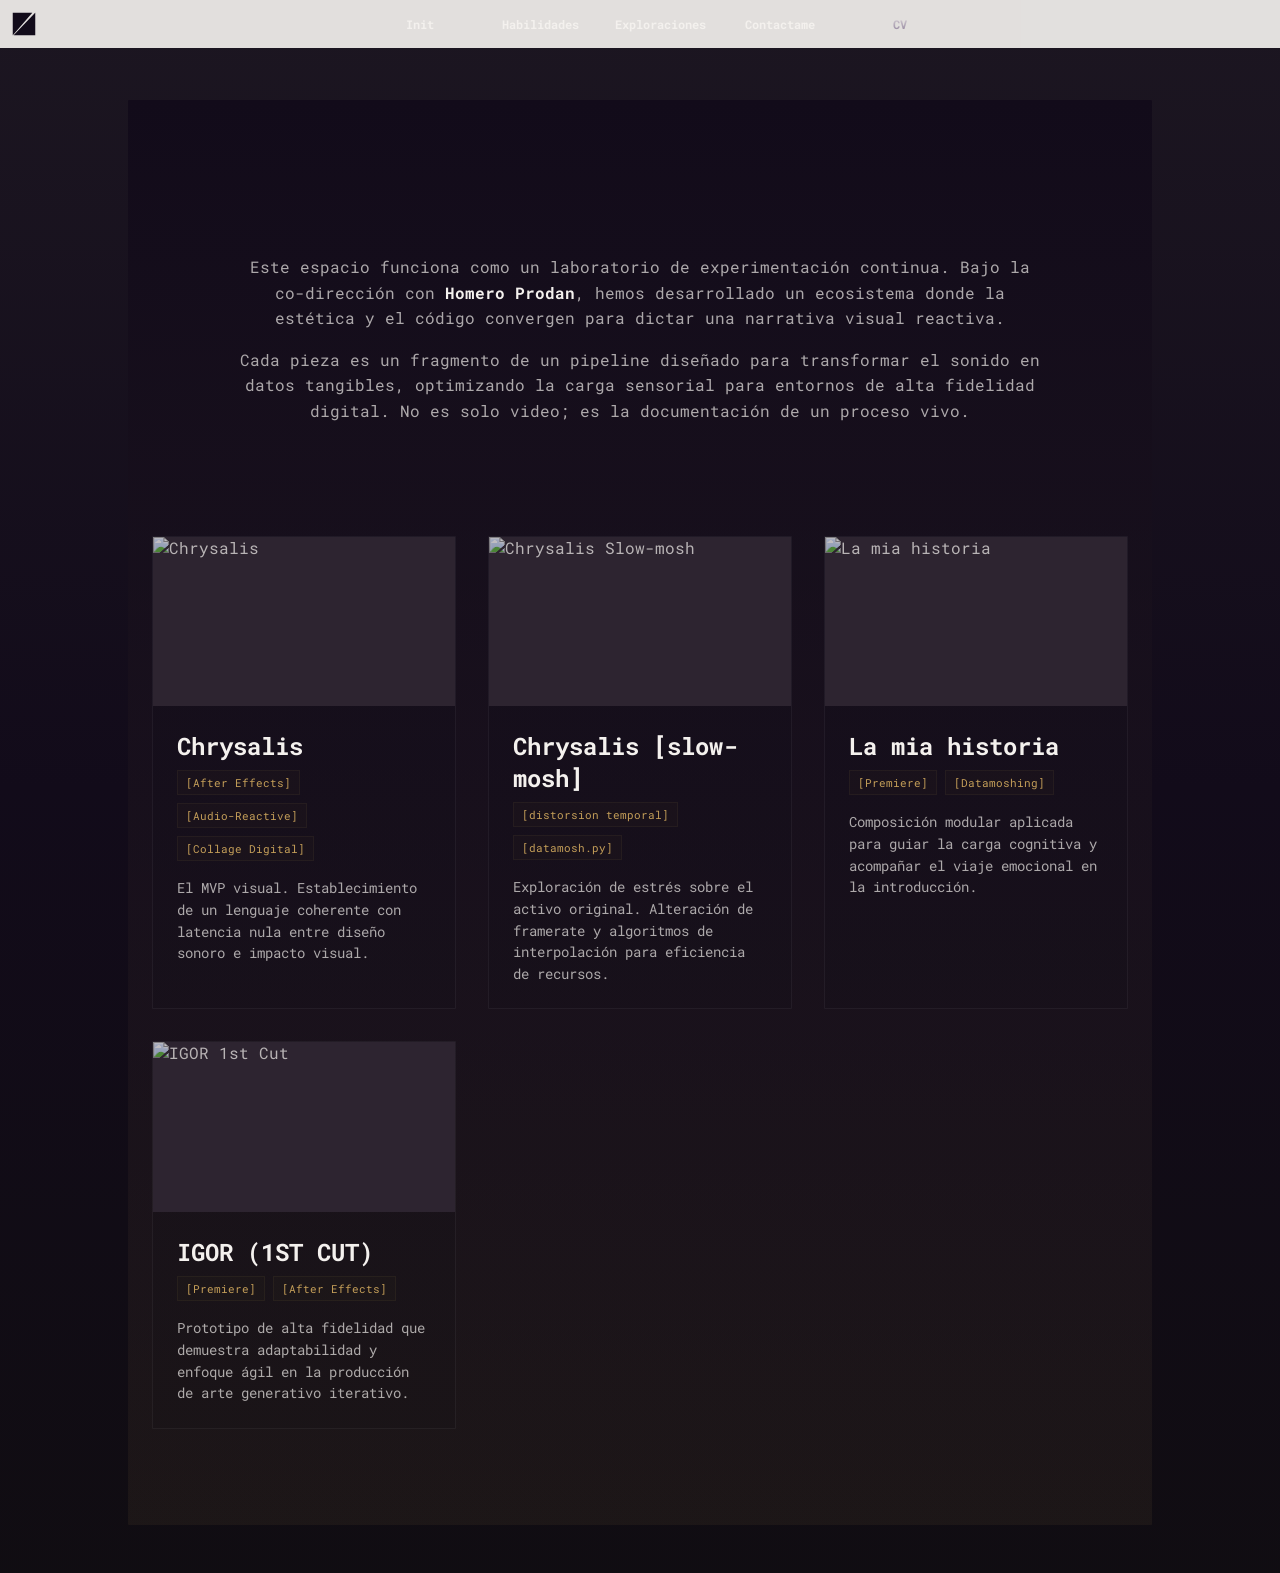
==== commit e885232f: "PORTFOLIO NUEVO! La idea es ajustar algunas cosas! asique este es el nuevo draft!" ====
--- a/bivio/index.html
+++ b/bivio/index.html
@@ -50,14 +50,26 @@
 </head>
 
 <body>
-    <nav class="bivio-nav">
-        <div class="bivio-nav__container">
-            <a href="../index.html" class="bivio-nav__back">
-                <span class="bivio-nav__arrow">←</span> [VOLVER]
-            </a>
-            <div class="bivio-nav__brand">biVio</div>
+    <header class="header">
+        <div class="header__brand">
+            <a href="#inicio"><img class="header__logo" src="../assets/logo.svg" alt="Ariel Hernán Contini"></a>
         </div>
-    </nav>
+        <button id="btn-menu" class="header__toggle" aria-label="toggle menu">
+            <span class="linea"></span>
+            <span class="linea"></span>
+            <span class="linea"></span>
+        </button>
+        <nav class="header__nav">
+            <ul class="nav__links">
+                <li class="nav__link"><a aria-label="hero" href="#inicio">Init</a></li>
+                <li class="nav__link"><a aria-label="habilidades" href="#skills">Habilidades</a></li>
+      <!--           <li class="nav__link"><a aria-label="experiencia" href="#experience">Experiencia</a></li> -->
+                <li class="nav__link"><a aria-label="proyectos" href="#projects">Exploraciones</a></li>
+                <li class="nav__link"><a aria-label="contactame" href="#contact">Contactame</a></li>
+                <li class="nav__link"><a class="outline" aria-label="download curriculum" target="_blank" href="../assets/Ariel_Contini_CV_UX_Design.pdf"> CV</a> </li>
+            </ul>
+        </nav>
+    </header>
 
     <section class="showcase section-container" id="bivio-showcase" style="margin-top: 100px;">
     
--- a/css/variables.css
+++ b/css/variables.css
@@ -6,7 +6,7 @@
        🎨 SISTEMA DE COLOR (DIRECCIÓN DE ARTE)
        ========================================================= */
     
-    color-scheme: light dark;
+   /*  color-scheme: light dark; */
 
     /* --- Paleta Principal: Modo Claro (Light Mode) --- */
     --text-obsidian: #120B1A;           /* Color principal de texto oscuro */
--- a/css/global.css
+++ b/css/global.css
@@ -1,12 +1,21 @@
 body {
-  background-color: light-dark(var(--bg-alabastro-gold), var(--bg-obsidian));
+  background: var(--gradient-dark);
   cursor: crosshair;
-  color: light-dark(var(--text-obsidian), var(--text-alabastro));
+  color: var(--text-alabastro);
   font-family: "Roboto Mono", monospace;
   font-optical-sizing: auto;
   font-weight: 400;
   font-style: normal;
 }
+
+::selection {
+    background: transparent;
+}
+
+::-moz-selection {
+    background: transparent;
+}
+
 html {
   scroll-behavior: smooth;
 }
@@ -97,7 +106,7 @@
   text-align: center;
   /* IMPORTANTE: Hacer que el texto también dispare el clic si lo tocan por error */
   pointer-events: none; 
-  border: 1px solid light-dark(var(--edge-obsidian), var(--edge-gold));
+  border: 1px solid var(--edge-gold);
   padding: var(--spacing-8) var(--spacing-4);
   z-index: 10;
 }
@@ -145,7 +154,7 @@
   font-optical-sizing: auto;
   font-weight: 400;
   font-style: normal;
-  color: light-dark(var(--text-obsidian), var(--text-alabastro));
+  color: var(--text-alabastro);
 }
 
 h1{
@@ -168,7 +177,7 @@
 
 
 strong{
-     color: light-dark(var(--text-obsidian), var(--text-alabastro));
+     color: var(--text-alabastro);
 }
 
 .section-title{
@@ -183,7 +192,146 @@
 .section-container{
     max-width: var(--max-width);
     margin: var(--spacing-48) auto;
-    padding: var(--spacing-48) var(--spacing-24);
+    padding: var(--spacing-48) var(--spacing-8);
+    width: 100%;
+    display: flex;
+    flex-direction: column;
+    gap: var(--spacing-48);
+    border-radius: var(--radius);
+    background: linear-gradient(180deg, var(--bg-obsidian), var(--edge-gold));
+}
+
+@media (min-width: 768px) {
+    .section-container {
+        padding: var(--spacing-96) var(--spacing-24);
+    }
+}
+
+body {
+  background-color: var(--bg-obsidian);
+  cursor: crosshair;
+  color:  var(--text-alabastro);
+  font-family: "Roboto Mono", monospace;
+  font-optical-sizing: auto;
+  font-weight: 400;
+  font-style: normal;
+}
+html {
+  scroll-behavior: smooth;
+}
+
+.texture-bg{
+    width: 100%;
+    height: auto;
+}
+
+/* BLINDAJE ANTI-PARPADEO (GSAP FOUC FIX) */
+.hero__image, .hero__title, .hero__description, .hero__social a,
+.section-title, .skill-card, .experience-card, .project-card, 
+.about__image-wrapper, .about__text p {
+    visibility: hidden;
+}
+
+
+
+/* Estilo del CTA para que parezca una terminal */
+.mobile-cta {
+  width: 100%;
+  height: auto;
+  font-family: "Roboto Mono", monospace;
+  color: var(--text-alabastro); /* Un gris técnico, no blanco puro para no robarle peso al logo */
+  font-size: 12px;
+  margin: 0 auto;
+  text-align: center;
+  /* IMPORTANTE: Hacer que el texto también dispare el clic si lo tocan por error */
+  pointer-events: none; 
+  border: 1px solid var(--edge-gold);
+  padding: var(--spacing-8) var(--spacing-4);
+  z-index: 10;
+}
+
+/* El cursor parpadeante (el truco psicológico para llamar la atención) */
+.cursor-blink {
+  animation: blink 1s step-end infinite;
+}
+
+@keyframes blink {
+  0%, 100% { opacity: 1; }
+  50% { opacity: 0; }
+}
+
+
+@media (min-width: 1024px) {
+  .mobile-cta {
+    display: block;
+  }
+}
+
+/* BACKGROUNDS */
+
+.gradient--v{
+    height:100vh;
+    margin: 0;
+     --x: calc(var(--posX, 0) * 1px);
+    --y: calc(var(--posY, 0) * 1px);
+     background-image: 
+    linear-gradient(115deg, #120B1A, #1C1621), 
+    radial-gradient( 90% 100% at calc( 50% + var(--x)) calc( 0% + var(--y)), #1c1621, #1C1621), 
+    radial-gradient(100% 100% at calc( 80% - var(--x)) calc( 0% - var(--y)), #1C1621, #1C1621), 
+    radial-gradient(150% 210% at calc(100% + var(--x)) calc( 0% + var(--y)), #120B1A, #120B1A), 
+    radial-gradient(100% 100% at calc(100% - var(--x)) calc(30% - var(--y)), #1C1621, #7c6b8a), 
+    linear-gradient(60deg, #1C1621, #1C1621);
+     background-blend-mode: soft-light, soft-light, lighten, lighten, lighten, soft-light, hard-light;
+}
+
+
+
+
+
+p{
+  font-family: "Roboto Mono", monospace;
+  font-optical-sizing: auto;
+  font-weight: 400;
+  font-style: normal;
+  color: var(--text-alabastro);
+}
+
+h1{
+  font-family: "Libre Bodoni", serif;
+  font-optical-sizing: auto;
+  font-weight: 600;
+  font-style: normal;
+  font-size: var(--H1);
+}
+
+
+h2{
+  font-family: "Libre Bodoni", serif;
+  font-optical-sizing: auto;
+  font-weight: 600;
+  font-style: normal;
+  font-size: var(--H2);
+  letter-spacing: .333rem;
+}
+
+
+strong{
+     color:  var(--text-alabastro);
+}
+
+.section-title{
+    font-size: clamp(1.75rem, 5vw, 2.5rem);
+    font-weight: 400;
+    text-align: center;
+    margin-bottom: var(--spacing-8);
+}
+
+
+
+.section-container{
+    max-width: var(--max-width);
+    margin: var(--spacing-48) auto;
+    padding: var(--spacing-48) var(--spacing-8);
     width: 100%;
     display: flex;
     flex-direction: column;
@@ -222,7 +370,7 @@
     position: fixed;
     top:0;
     border-bottom: 1px solid var(--edge-gold);
-    background-color: light-dark(var(--bg-alabastro),var(--bg-obsidian));
+    background-color: var(--bg-obsidian);
 } 
 
 .header__toggle{
@@ -241,7 +389,7 @@
 .linea{
 width: 100%;
   height: 3px;
-  background-color: light-dark(var(--text-obsidian), var(--text-alabastro)); /* El color de tu icono */
+  background-color:var(--text-alabastro); /* El color de tu icono */
   border-radius: var(--radius);
   transform-origin: left center; /* Punto de anclaje para la rotación */
 }
@@ -276,13 +424,13 @@
     margin:  0 auto;
     width: 100%;
     height: 100vh;
-    background-color: light-dark(var(--bg-alabastro),var(--bg-obsidian));
+    background-color: var(--bg-obsidian);
 }
 
 /* 4. Estilo de los links en móvil para que parezcan una lista */
 .nav__link{
     width: 100%;
-    color: light-dark(var(--text-obsidian), var(--text-alabastro));
+    color: var(--text-alabastro);
     text-align: center;
     font-family:"Roboto Mono", monospace;;
     cursor: pointer;
@@ -295,7 +443,7 @@
     flex-direction: column;
     padding: var(--spacing-16); /* Espacio cómodo para tocar con el dedo (Touch target) */
     text-decoration: none;
-     color: light-dark(var(--text-obsidian), var(--text-alabastro));
+   color: var(--text-alabastro);
 }
 
 /* 5. LA CLASE MÁGICA (La que agrega Javascript) */
@@ -451,8 +599,8 @@
     align-items: center;
     justify-content: center;
     gap: var(--spacing-16);
-    background-color: light-dark(var(--bg-alabastro), var(--gradient-dark));
-    padding: var(--spacing-24) var(--spacing-32);
+    background-color: var(--gradient-dark);
+    padding: var(--spacing-24) var(--spacing-8);
 }
 
 .hero__content{
@@ -460,13 +608,13 @@
     flex-direction: column;
     justify-content: center;
     gap: var(--spacing-8);
-    padding: var(--spacing-16);
+    padding: var(--spacing-8);
 }
 
 .hero__title{
 font-size: clamp(1.6rem, 8vw, 3.2rem);
 font-weight: 400;
- color: light-dark(var(--text-obsidian), var(--text-alabastro));
+ color:  var(--text-alabastro);
 }
 
 .hero__title strong{
@@ -477,7 +625,7 @@
     margin: 8px auto;
     font-size: 16px;
     font-weight: 400;
-     color: light-dark(var(--text-obsidian), var(--text-alabastro));
+     color:  var(--text-alabastro);
     line-height: 1.5;
 }
 
@@ -516,13 +664,13 @@
     height: 80px;
     border-radius: var(--radius);
     background-color: var(--gradient-100);
-   color: light-dark(var(--text-obsidian), var(--text-alabastro));
+   color: var(--text-alabastro);
     padding-top:var(--spacing-80);
     margin: 0 auto;
 }
 
 .social__link :hover{
-    background-color: var(--primary-black);
+    background-color: var(--bg-obsidian);
     color: var(--primary-white);
     padding: var(--spacing-8);
    border-radius: var(--radius);
@@ -607,7 +755,7 @@
 
 
 .skills{
-     color: light-dark(var(--text-obsidian), var(--text-alabastro));
+     color:var(--text-alabastro);
 }
 
 /* === SKILLS === */
@@ -622,31 +770,31 @@
     padding: var(--spacing-24);
     border-radius: var(--radius);
 
-    background-color: light-dark(var(--bg-alabastro), var(--bg-obsidian));
-    border: 1px solid light-dark(var(--edge-obsidian), var(--edge-gold));
+    background-color:  var(--bg-obsidian);
+    border: 1px solid var(--edge-gold);
 
 
     cursor: pointer;
     text-align: center;
 
-    color: light-dark(var(--text-obsidian), var(--text-alabastro));
+    color:  var(--text-alabastro);
 
 }
 
 .skills__title{
-     color: light-dark(var(--text-obsidian), var(--text-alabastro));
+     color:var(--text-alabastro);
 }
 
 .skill-card:hover{
-    color: light-dark(var(--text-obsidian), var(--text-alabastro));
-    background-color: light-dark(var(--bg-alabastro), var(--bg-obsidian));
+    color: var(--text-alabastro);
+    background-color:  var(--bg-obsidian);
     background-repeat: no-repeat;
     transform: translateY(-4px);
 }
 
 .skill-card:hover .skill-card__icon img{
     filter: light-dark(invert(0), invert(1));
-     color: light-dark(var(--text-obsidian), var(--text-alabastro));
+     color: var(--text-alabastro);
 }
 
 .skill-card__icon img{
@@ -761,7 +909,7 @@
 
 .about__title {
   text-align: center;
- color: light-dark(var(--text-obsidian), var(--text-alabastro));
+color: var(--text-alabastro);
 }
 
 .about__text {
@@ -770,7 +918,7 @@
   gap: var(--spacing-16);
   font-size: 16px;
   line-height: 1.2;
-  color: light-dark(var(--text-obsidian), var(--text-alabastro));
+color: var(--text-alabastro);
 }
 
 @media (min-width: 768px) {
@@ -819,13 +967,13 @@
 .experience{
     width: 100%;
     height: auto;
-     color: light-dark(var(--text-obsidian), var(--text-alabastro));
+   color: var(--text-alabastro);
 }
 
 
 .experience-card{
     padding: var(--spacing-32) var(--spacing-24);
-    border: 1px solid light-dark(var(--edge-obsidian), var(--edge-gold));
+    border: 1px solid var(--edge-gold);
     border-radius: var(--radius);
     align-items: center;
 
@@ -835,14 +983,14 @@
 
     grid-template-areas: 'logo role' 'date date' 'description description';
 
-    background-color: light-dark(var(--bg-alabastro), var(--bg-obsidian));
+    background-color:  var(--bg-obsidian);
 }
 
 
 
 .experience-card:hover{
     background: var(--bg-obsidian);
-     color: light-dark(var(--text-obsidian), var(--text-alabastro));
+     color: var(--text-alabastro);
      transform: translateY(-4px);
 }
 
@@ -860,13 +1008,13 @@
     font-size: 1.6rem;
     font-weight: 600;
     align-self: end;
-     color: light-dark(var(--text-obsidian), var(--text-alabastro));
+   color: var(--text-alabastro);
 }
 
 
 
 .experience-card__date{
- color: light-dark(var(--text-obsidian), var(--text-alabastro));
+color: var(--text-alabastro);
 font-size: .8rem;
 font-weight: 600;
 grid-area: date;
@@ -875,7 +1023,7 @@
 .experience-card__description{
 grid-area: description;
 line-height: 1.5;
- color: light-dark(var(--text-obsidian), var(--text-alabastro));
+color: var(--text-alabastro);
 }
 
 @media(min-width:768px){
@@ -894,7 +1042,7 @@
 
 
 .projects__title{
-     color: light-dark(var(--text-obsidian), var(--text-alabastro));
+   color: var(--text-alabastro);
     margin-bottom: var(--spacing-32);
 }
 
@@ -903,8 +1051,8 @@
     flex-direction: column;
     gap: var(--spacing-24);
     margin-bottom: var(--spacing-32);
-    border: 1px solid light-dark(var(--edge-obsidian), var(--edge-gold));
-    background-color: light-dark(var(--bg-alabastro), var(--bg-obsidian));
+    border: 1px solid var(--edge-gold);
+    background-color:  var(--bg-obsidian);
     
 }
 
@@ -933,39 +1081,40 @@
     font-size: clamp(1.5rem, 3vw, 2rem );
     font-weight: 800;
     line-height: 1;
-      color: light-dark(var(--text-obsidian), var(--text-alabastro));
+    color: var(--text-alabastro);
 }
 
 .project-card__title{
     font-size: clamp(1.25rem, 2.75vw, 1.75rem);
     font-weight: 800;
     line-height: 1.2;
-     color: light-dark(var(--text-obsidian), var(--text-alabastro));
+   color: var(--text-alabastro);
 }
 
 
 .project-card__role{
 font-family: "Roboto Mono", monospace;
-color: light-dark(var(--text-obsidian), var(--text-alabastro));
+color: var(--text-alabastro);
 font-size: 11px;
 }
 
 .project-card__description{
-    color: light-dark(var(--text-obsidian), var(--text-alabastro)); 
+  color: var(--text-alabastro); 
     line-height: 1.5;
 }
 
 .project-card__link{
-    width: 44px; /* Increased for better touch target (Mobile First) */
-    height: 44px;
-    display: flex;
-    align-items: center;
-    justify-content: center;
-    margin-top: var(--spacing-8);
+    width: 100%; /* Increased for better touch target (Mobile First) */
+    height: auto;
+    display: inline-block;
+    gap: var(--spacing-16);
+    align-items: center;
+    margin-top: var(--spacing-16);
+    font-size: 8px;
 }
 
 .project-card__link img {
-    width: 16px; /* Maintain icon visual size */
+    width: 8px; /* Maintain icon visual size */
 }
 
 @media(min-width:768px){
@@ -998,7 +1147,7 @@
   display: flex;
   flex-direction: column;
   gap: var(--spacing-56);
- color: light-dark(var(--text-obsidian), var(--text-alabastro));
+color: var(--text-alabastro);
 }
 
 .contact__form-wrapper {
@@ -1085,13 +1234,13 @@
 
 .contact__title {
   text-align: center;
-   color: light-dark(var(--text-obsidian), var(--text-alabastro));
+ color: var(--text-alabastro);
 }
 
 .contact__description {
   font-size: clamp(0.875rem, 2vw, 1rem);
   line-height: 1.5;
- color: light-dark(var(--text-obsidian), var(--text-alabastro));
+color: var(--text-alabastro);
   text-align: center;
 }
 
@@ -1106,7 +1255,7 @@
     font-family: "Roboto Mono", monospace;
     font-size: 1rem;
     margin: var(--spacing-8) auto;
-   border: 1px solid light-dark(var(--edge-obsidian), var(--edge-gold));
+   border: 1px solid var(--edge-gold);
     padding: var(--spacing-8);
     border-radius: var(--radius);
 }
@@ -1114,7 +1263,7 @@
 .contact__email{
   font-size: clamp(1rem, 2.5vw, 1.25rem);
 font-weight: 600;
- color: light-dark(var(--text-obsidian), var(--text-alabastro));
+color: var(--text-alabastro);
 }
 
 .contact__phone {
@@ -1208,7 +1357,7 @@
     left: 0;
     width: 100%;
     height: 60px;
-    background-color: light-dark(var(--bg-alabastro), var(--bg-obsidian));
+    background-color:  var(--bg-obsidian);
     border-bottom: 1px solid var(--edge-gold);
     z-index: 100000;
     display: flex;
@@ -1439,4 +1588,1603 @@
     letter-spacing: 1px;
     display: block;
     margin-bottom: var(--spacing-4);
+}
+/* =========================================
+   GAME MODE (MODO JUEGO)
+   ========================================= */
+
+.game-mode-toggle {
+    position: fixed;
+    bottom: var(--spacing-24);
+    right: var(--spacing-24);
+    width: 56px;
+    height: 56px;
+    border-radius: 50%;
+    background-color: light-dark(var(--bg-obsidian), var(--bg-alabastro));
+    color: light-dark(var(--text-alabastro), var(--text-obsidian));
+    border: 1px solid var(--edge-gold);
+    display: flex;
+    align-items: center;
+    justify-content: center;
+    cursor: pointer;
+    z-index: 1000000;
+    transition: transform 0.3s cubic-bezier(0.175, 0.885, 0.32, 1.275), background-color 0.3s ease;
+    box-shadow: 0 4px 20px rgba(0, 0, 0, 0.3);
+}
+
+.game-mode-toggle:hover {
+    transform: scale(1.1);
+}
+
+.game-mode-toggle:active {
+    transform: scale(0.95);
+}
+
+.game-mode-toggle img {
+    width: 28px;
+    height: 28px;
+}
+
+/* Estado Activo del Modo Juego */
+body.game-mode-active .header,
+body.game-mode-active main > *:not(.game-mode-toggle),
+body.game-mode-active .game-mode-toggle .icon-play {
+    opacity: 0;
+    pointer-events: none;
+    transition: opacity 0.5s ease;
+}
+
+body.game-mode-active main {
+    overflow: hidden;
+    height: 100vh;
+}
+
+body.game-mode-active canvas#bg-three {
+    pointer-events: auto; /* Permitimos interactuar con el canvas */
+    opacity: 1; /* Aseguramos que sea visible */
+}
+
+/* Tooltip o indicador sutil */
+.game-mode-toggle::before {
+    content: "SALIR";
+    position: absolute;
+    right: 70px;
+    background: var(--bg-obsidian);
+    color: var(--text-alabastro);
+    padding: 4px 12px;
+    font-size: 10px;
+    font-family: 'Roboto Mono', monospace;
+    white-space: nowrap;
+    border: 1px solid var(--edge-gold);
+    opacity: 0;
+    transition: opacity 0.3s ease;
+    pointer-events: none;
+    display: none; /* Oculto por defecto */
+}
+
+body.game-mode-active .game-mode-toggle:hover::before {
+    opacity: 1;
+    display: block;
+}
+
+
+/* REFUERZO DE VISIBILIDAD PARA EL BOTÓN DE JUEGO */
+.game-mode-toggle {
+    display: flex !important; /* Asegurar que se muestre */
+    visibility: visible !important;
+    background-color: #222 !important; /* Fondo oscuro para que resalte el emoji */
+    border: 2px solid var(--edge-gold) !important;
+}
+
+
+/* === HEADER === */
+
+
+.header{
+    display: flex;
+    align-items: center;
+    justify-content: space-between;
+    width: 100%;
+    height: auto;
+    margin: 0 auto;
+    padding: var(--spacing-8);
+    z-index: 100000;
+    position: fixed;
+    top:0;
+    border-bottom: 1px solid var(--edge-gold);
+    background-color: light-dark(var(--bg-alabastro),var(--bg-obsidian));
+} 
+
+.header__toggle{
+display: flex;
+  flex-direction: column;
+  justify-content: space-between;
+  width: 32px;
+  height: 32px;
+  padding: 8px;
+  background: transparent;
+  border: none;
+  cursor: pointer;
+  z-index: 50; /* Para asegurarnos de que quede por encima del menú desplegado */
+}
+
+.linea{
+width: 100%;
+  height: 3px;
+  background-color: var(--text-alabastro); /* El color de tu icono */
+  border-radius: var(--radius);
+  transform-origin: left center; /* Punto de anclaje para la rotación */
+}
+
+
+/* 2. Estilos del Menú Móvil (Oculto por defecto) */
+.header__nav {
+    text-align: center;
+    position: absolute;
+    top: 100%; /* Lo posiciona exactamente debajo de la barra del header */
+    left: 0;
+    width: 100%;
+    /* EL TRUCO DE ANIMACIÓN CON GRID */
+    display: grid;
+    grid-template-rows: 0fr; /* Altura 0 */
+    background-color: transparent;
+}
+
+.header__logo{
+    width: 100%;
+    max-width: 24px;
+    height: auto;
+    display: flex;
+    flex-direction: row;
+}
+
+/* 3. El contenedor de los links (Debe ocultar el contenido cuando la altura es 0) */
+.nav__links{
+    overflow: hidden; /* Esto es clave para que los links no se escapen cuando está cerrado */
+    display: flex;
+    flex-direction: column;
+    margin:  0 auto;
+    width: 100%;
+    height: 100vh;
+    background-color: light-dark(var(--bg-alabastro),var(--bg-obsidian));
+}
+
+/* 4. Estilo de los links en móvil para que parezcan una lista */
+.nav__link{
+    width: 100%;
+  color: var(--text-alabastro);
+    text-align: center;
+    font-family:"Roboto Mono", monospace;;
+    cursor: pointer;
+    font-weight: 12px;
+    background-color: transparent;
+}
+
+.header__nav a {
+    display: flex;
+    flex-direction: column;
+    padding: var(--spacing-16); /* Espacio cómodo para tocar con el dedo (Touch target) */
+    text-decoration: none;
+   color: var(--text-alabastro);
+}
+
+/* 5. LA CLASE MÁGICA (La que agrega Javascript) */
+.header__nav.is-active {
+    grid-template-rows: 1fr; /* Se expande suavemente hasta el alto total de sus links */
+}
+
+
+.header__brand{
+    display: flex;
+    align-items: center;
+    gap: var(--spacing-8);
+    padding: var(--spacing-8);
+}
+
+.header__title{
+      font-family: "Roboto Mono", monospace;
+  font-optical-sizing: auto;
+  font-weight: 400;
+  font-style: normal;
+    font-size: 16px;
+    font-weight: 700;
+}
+
+.header__nav,
+.header__cta{
+    display: none;
+}
+
+.header__nav.is-active {
+    display: block; 
+    background-color: transparent;
+    /* Aquí pondrías el position: absolute, background, etc., para tu menú desplegable */
+}
+
+/* --- ESTILOS PARA ESCRITORIO --- */
+@media (min-width: 768px) {
+
+    .header__logo{
+        width: 24px;
+        height: auto;
+        margin: 0 auto;
+        z-index: 100;
+    }
+
+
+.header__title{
+display: none;
+}
+
+    .header{
+        width: 100%;
+        height: auto;
+        display: flex;
+        flex-direction: row;
+        align-items: center;
+        justify-content: center;
+        margin: 0 auto;
+        border-bottom: 1px solid var(--edge-gold);
+    }
+    /* Reseteamos los estilos para pantallas grandes */
+    .header__nav {
+        width: 100%;
+        height: auto;
+        position: relative; 
+        box-shadow: none;
+        display: flex; /* Rompemos el grid de móvil */
+        flex-direction: row;
+        margin: 0 auto;
+    }
+    
+    .nav__links {
+        display: flex;
+        overflow: visible;
+        flex-direction: row; /* Links uno al lado del otro */
+        justify-content: center;
+        align-items: center;
+        border: none;
+        width: 100%;
+        height: auto;
+        background-color: transparent;
+    }
+
+
+    /* Ocultamos el botón de la hamburguesa */
+    .header__toggle {
+        display: none;
+    }
+
+    .header__title{
+    font-size: 16px;
+    font-weight: 700;
+}
+
+}
+
+/* === header queeries === */
+
+@media (min-width:1024px){
+
+.header__title{
+    display: block;
+}
+
+.header{
+    display: flex;
+    flex-direction: row;
+    align-items: center;
+    justify-content: center;
+    border: none;
+    padding: var(--spacing-4) var(--spacing-4);
+}
+
+.header__nav{
+    width: 100%;
+    height: auto;
+}
+
+    .header__toggle{
+        display: none;
+    }
+    .nav__links{
+        display: flex;
+        flex-direction: row;
+        width: 100%;
+        height: auto;
+        font-size: 12px;
+        font-weight: 700;
+        position: relative;
+    }
+    .nav__link {
+        display: block;
+        width: 120px;
+        height: auto;
+        z-index: 10000;
+    }
+
+    .nav__link a{
+        display: inline;
+        width: 100%;
+        height: auto;
+        padding: var(--spacing-4);    
+    }
+
+}
+
+
+/* === HERO === */
+
+.hero{
+    display: flex;
+    flex-direction: column;
+    align-items: center;
+    justify-content: center;
+    gap: var(--spacing-16);
+    background-color: light-dark(var(--bg-alabastro), var(--gradient-dark));
+    padding: var(--spacing-24) var(--spacing-8);
+}
+
+.hero__content{
+    display: flex;
+    flex-direction: column;
+    justify-content: center;
+    gap: var(--spacing-8);
+    padding: var(--spacing-8);
+}
+
+.hero__title{
+font-size: clamp(1.6rem, 8vw, 3.2rem);
+font-weight: 400;
+color: var(--text-alabastro);
+}
+
+.hero__title strong{
+    font-weight: 800;
+}
+
+.hero__description{
+    margin: 8px auto;
+    font-size: 16px;
+    font-weight: 400;
+   color: var(--text-alabastro);
+    line-height: 1.5;
+}
+
+.hero__image{
+    width: 100%;
+    height: auto;
+    max-width: 360px;
+    border-radius: var(--radius);
+    margin: 0 auto;
+    display: flex;
+    flex-direction: column;
+}
+
+
+.hero__social{
+    display: flex;
+    gap: var(--spacing-24);
+    margin-top: var(--spacing-32); 
+    opacity: .888;
+}
+
+.hero__social img{
+    width: 32px;
+    opacity: .888;
+}
+
+
+
+
+.social__link{
+    display: flex;
+    align-items: center;
+    justify-content: center;
+    width: 100%;
+    max-width: 80px;
+    height: 80px;
+    border-radius: var(--radius);
+    background-color: var(--gradient-100);
+ color: var(--text-alabastro);
+    padding-top:var(--spacing-80);
+    margin: 0 auto;
+}
+
+.social__link :hover{
+    background-color: var(--primary-black);
+    color: var(--primary-white);
+    padding: var(--spacing-8);
+   border-radius: var(--radius);
+}
+
+.social__link img{
+    width: 32px;
+    height: 32px;
+}
+
+/* === hero queeries === */
+
+@media (min-width:768px){
+
+    .hero{
+      flex-direction: row-reverse;
+      padding: var(--spacing-96) var(--spacing-16);
+    }
+
+    .hero__content{
+        max-width: 60%;
+    }
+
+    .hero__description{
+        max-width: 100%;
+    }
+
+}
+
+
+@media (min-width:1024px){
+
+    .hero{
+    width: 100%;
+    height: auto;
+    display: flex;
+    flex-direction: row-reverse;
+    align-items: center;
+    justify-content: center;
+    gap: var(--spacing-96);
+    margin: 0 auto;
+    padding:var(--spacing-96) var(--spacing-16);
+}
+
+.hero__content{
+    width: 100%;
+    max-width: 640px;
+    height: auto;
+    display: flex;
+    flex-direction: column;
+    justify-content: center;
+    gap: var(--spacing-24);
+    padding: var(--spacing-16);
+}
+
+.hero__description{
+    margin-top: var(--spacing-8);
+}
+
+.hero__image{
+    width: 100%;
+    height: auto;
+    max-width: 40vh;
+    border-radius: var(--radius);
+    padding: 0;
+    margin: 0;
+}
+
+    .hero__social a{
+        opacity: 1;
+    }
+ 
+    .hero__social a:hover{
+        opacity: 1;
+    }
+    
+    .social__link{
+        max-width:80px ;
+    }
+
+}
+
+
+.skills{
+   color: var(--text-alabastro);
+}
+
+/* === SKILLS === */
+
+.skill-card{
+    display: flex;
+    flex-direction: column;
+    align-items: center;
+    justify-content: space-evenly;
+    aspect-ratio: 1/1;
+
+    padding: var(--spacing-24);
+    border-radius: var(--radius);
+
+    background-color:  var(--bg-obsidian);
+    border: 1px solid var(--edge-gold);
+
+
+    cursor: pointer;
+    text-align: center;
+
+  color: var(--text-alabastro);
+
+}
+
+.skills__title{
+   color: var(--text-alabastro);
+}
+
+.skill-card:hover{
+  color: var(--text-alabastro);
+    background-color:  var(--bg-obsidian);
+    background-repeat: no-repeat;
+    transform: translateY(-4px);
+}
+
+.skill-card:hover .skill-card__icon img{
+    filter: light-dark(invert(0), invert(1));
+   color: var(--text-alabastro);
+}
+
+.skill-card__icon img{
+    width: clamp(48px, 4vw, 5rem);
+    height: auto;
+    margin-bottom: var(--spacing-16);
+}
+
+.skill-card__label{
+    font-size: clamp(1rem, 1vw, 1.15rem);
+    font-weight: 600;
+}
+
+
+
+.skills__grid{
+    display: grid;
+    grid-template-columns: repeat(auto-fit, minmax(160px, 1fr));
+    gap: var(--spacing-24);
+}
+
+
+.skill-card:nth-child(n + 7){
+    display: none;
+}
+
+@media(min-width:768px){
+.skills__grid{
+    gap: var(--spacing-32);
+}
+.skill-card:nth-child(n + 7){
+    display: flex;
+    }
+
+.skill-card:nth-child(n + 9){
+    display: none;
+    }
+    }
+
+
+@media(min-width:1024px){
+
+    .skills__grid{
+        grid-template-columns: repeat(3,1fr);
+    }
+
+.skill-card:nth-child(n + 9){
+    display: flex;
+    }
+}
+
+
+/*
+.skills__grid{
+    display: grid;
+    grid-template-columns: repeat(2, 1fr);
+    gap: var(--spacing-8);
+}
+
+
+@media(min-width:768px){
+    .skills{
+        display: flex;
+        flex-direction: column;
+        justify-content: center;
+        gap: var(--spacing-24);
+    }
+
+    .skills__grid{
+        grid-template-columns: repeat(4,1fr);
+        gap: var(--spacing-32);
+    }
+}
+
+@media(min-width:1024px){
+
+    .skills__grid{
+        grid-template-columns: repeat(5,1fr);
+        gap: var(--spacing-40);
+    }
+}
+    */ 
+     
+
+.about__container {
+  display: flex;
+  flex-direction: column;
+  align-items: center;
+  gap: var(--spacing-48);
+  padding: var(--spacing-96) var(--spacing-16);
+}
+
+.about__image-wrapper {
+  width: 100%;
+  display: flex;
+  justify-content: center;
+}
+
+.about__image {
+  width: 100%;
+  max-width: 32vw;
+  height: auto;
+  border-radius: var(--radius);
+}
+
+.about__content {
+  display: flex;
+  flex-direction: column;
+  gap: var(--spacing-64);
+  width: 100%;
+}
+
+.about__title {
+  text-align: center;
+color: var(--text-alabastro);
+}
+
+.about__text {
+  display: flex;
+  flex-direction: column;
+  gap: var(--spacing-16);
+  font-size: 16px;
+  line-height: 1.2;
+color: var(--text-alabastro);
+}
+
+@media (min-width: 768px) {
+  .about__container {
+    flex-direction: row;
+    align-items: center;
+    justify-content: center;
+    gap: var(--spacing-56);
+  }
+
+  .about__image {
+    width: 100%;
+    max-width:30vw;
+    border-radius: var(--radius);
+  }
+
+  .about__image-wrapper {
+    flex: 1;
+    justify-content: center;
+  }
+
+  .about__content {
+    flex: 1;
+  }
+}
+
+@media (min-width: 1024px) {
+    .about__container{
+        width: 100%;
+        height: auto;
+        margin: 0 auto;
+        padding: var(--spacing-80) var(--spacing-96);
+    }
+    .about__image {
+    width: 100%;
+    max-width:32vw;
+    height: auto;
+    padding: var(--spacing-64);
+  }
+}
+
+
+/* EXPERIENCE SECTION */
+
+
+.experience{
+    width: 100%;
+    height: auto;
+   color: var(--text-alabastro);
+}
+
+
+.experience-card{
+    padding: var(--spacing-32) var(--spacing-24);
+    border: 1px solid var(--edge-gold);
+    border-radius: var(--radius);
+    align-items: center;
+
+    display: grid;
+    grid-template-columns: 32px 1fr;
+    gap: var(--spacing-32);
+
+    grid-template-areas: 'logo role' 'date date' 'description description';
+
+    background-color:  var(--bg-obsidian);
+}
+
+
+
+.experience-card:hover{
+    background: var(--bg-obsidian);
+     color: var(--text-alabastro);
+     transform: translateY(-4px);
+}
+
+
+
+.experience-card__logo{
+    grid-area: logo;
+    width: 100%;
+    height: auto;
+    max-width: 32px;
+}
+
+.experience-card__role{
+    grid-area: role;
+    font-size: 1.6rem;
+    font-weight: 600;
+    align-self: end;
+   color: var(--text-alabastro);
+}
+
+
+
+.experience-card__date{
+color: var(--text-alabastro);
+font-size: .8rem;
+font-weight: 600;
+grid-area: date;
+}
+
+.experience-card__description{
+grid-area: description;
+line-height: 1.5;
+color: var(--text-alabastro);
+}
+
+@media(min-width:768px){
+
+    .experience-card{
+        grid-template-columns: 32px 1fr auto;
+        grid-template-areas:'logo role date' 'description description description';
+    }
+
+}
+
+
+
+/* PROJECTS */ 
+
+
+
+.projects__title{
+   color: var(--text-alabastro);
+    margin-bottom: var(--spacing-32);
+}
+
+.project-card{
+    display: flex;
+    flex-direction: column;
+    gap: var(--spacing-24);
+    margin-bottom: var(--spacing-32);
+    border: 1px solid var(--edge-gold);
+    background-color:  var(--bg-obsidian);
+    
+}
+
+.project-card__image-wrapper{
+    width: 100%;
+   border-radius: var(--radius);
+    overflow: hidden;
+}
+
+.project-card__image{
+    width: 100%;
+    height: auto;
+    display: block;
+}
+
+.project-card__content{
+    display: flex;
+    flex-direction: column;
+    gap: var(--spacing-24);
+    justify-content: center;
+    padding: var(--spacing-16);
+    border-radius: var(--radius);
+}
+
+.project-card__number{
+    font-size: clamp(1.5rem, 3vw, 2rem );
+    font-weight: 800;
+    line-height: 1;
+    color: var(--text-alabastro);
+}
+
+.project-card__title{
+    font-size: clamp(1.25rem, 2.75vw, 1.75rem);
+    font-weight: 800;
+    line-height: 1.2;
+   color: var(--text-alabastro);
+}
+
+
+.project-card__role{
+font-family: "Roboto Mono", monospace;
+color: var(--text-alabastro);
+font-size: 11px;
+}
+
+.project-card__description{
+  color: var(--text-alabastro); 
+    line-height: 1.5;
+}
+
+.project-card__link{
+    width: 44px; /* Increased for better touch target (Mobile First) */
+    height: 44px;
+    display: flex;
+    align-items: center;
+    justify-content: center;
+    margin-top: var(--spacing-8);
+}
+
+.project-card__link img {
+    width: 16px; /* Maintain icon visual size */
+}
+
+@media(min-width:768px){
+   
+.project-card{
+    flex-direction: row;
+    border-radius: var(--radius);
+}
+
+.project-card:nth-child(even){
+    flex-direction: row-reverse;
+}
+
+.project-card__content{
+    max-width: 50%;
+}
+
+    }
+
+
+
+
+/* CONTACTO */
+
+/* ===========================
+   CONTACT SECTION
+   =========================== */
+
+.contact {
+  display: flex;
+  flex-direction: column;
+  gap: var(--spacing-56);
+color: var(--text-alabastro);
+}
+
+.contact__form-wrapper {
+  width: 100%;
+}
+
+.contact__form {
+  display: flex;
+  flex-direction: column;
+  gap: var(--spacing-20);
+}
+
+.contact__label {
+  display: block;
+  margin-bottom: var(--spacing-8);
+  font-weight: 600;
+  font-size: 1rem;
+}
+
+.contact__input,
+.contact__textarea {
+  width: 100%;
+  padding: var(--spacing-16);
+border: 1px solid light-dark(var(--edge-obsidian), var(--edge-gold));
+  border-radius: var(--radius);
+  font-family: inherit;
+  font-size: 16px;
+  outline: none;
+}
+
+.contact__input:focus,
+.contact__textarea:focus {
+  border-color: var(--bg-obsidian);
+  box-shadow: 0 0 0 4px rgba(0, 0, 0, 0.1);
+}
+
+.contact__input:focus-visible,
+.contact__textarea:focus-visible {
+  outline: 2px solid var(--bg-obsidian);
+  outline-offset: 2px;
+}
+
+.contact__input::placeholder,
+.contact__textarea::placeholder {
+  color: var(--text-alabastro);
+}
+
+.contact__textarea {
+  min-height: 120px;
+  resize: vertical;
+}
+
+.contact__actions {
+  display: flex;
+  flex-direction: column;
+  gap: var(--spacing-24);
+  align-items: flex-start;
+}
+
+.contact__button {
+  color: var(--text-alabastro);
+  padding: var(--spacing-16) var(--spacing-32);
+  border: none;
+  border-radius: var(--radius);
+  font-weight: 600;
+  font-size: 1.125rem;
+  cursor: pointer;
+}
+
+.contact__button:hover {
+  opacity: 0.9;
+}
+
+.contact__socials {
+  display: flex;
+  gap: var(--spacing-24);
+}
+
+.contact__info {
+  display: flex;
+  flex-direction: column;
+  gap: var(--spacing-24);
+}
+
+.contact__title {
+  text-align: center;
+ color: var(--text-alabastro);
+}
+
+.contact__description {
+  font-size: clamp(0.875rem, 2vw, 1rem);
+  line-height: 1.5;
+color: var(--text-alabastro);
+  text-align: center;
+}
+
+.contact__details {
+  display: flex;
+  flex-direction: column;
+  gap: var(--spacing-16);
+  align-items: center;
+}
+
+.contact__details a{
+    font-family: "Roboto Mono", monospace;
+    font-size: 1rem;
+    margin: var(--spacing-8) auto;
+   border: 1px solid var(--edge-gold);
+    padding: var(--spacing-8);
+    border-radius: var(--radius);
+}
+
+.contact__email{
+  font-size: clamp(1rem, 2.5vw, 1.25rem);
+font-weight: 600;
+color: var(--text-alabastro);
+}
+
+.contact__phone {
+  font-size: clamp(1rem, 2.5vw, 1.25rem);
+  font-weight: 600;
+  color: var(--basalto);
+}
+
+.calendly{
+    background-color: light-dark(var(--bg-obsidian),var(--bg-alabastro));
+    color: light-dark(var(--text-alabastro), var(--text-obsidian));
+    text-align: center;
+    width: 100%;
+    max-width: 240px;
+    height: auto;
+    border: 1px solid var(--edge-gold);
+}
+
+@media (min-width: 768px) {
+  .contact .container {
+    flex-direction: row;
+    align-items: flex-start;
+    justify-content: space-between;
+    gap: var(--spacing-64); /* More space on desktop */
+  }
+
+  .contact__form-wrapper {
+    flex: 1;
+    order: 1; /* Form on the left if needed, or default order */
+  }
+
+  .contact__info {
+    flex: 1;
+    order: 2;
+  }
+
+  .contact__actions {
+    flex-direction: row;
+    align-items: center;
+    justify-content: space-between;
+    width: 100%;
+  }
+}
+
+@media (min-width: 1024px) {
+  .contact .section-container {
+    flex-direction: row;
+    align-items: center;
+    text-align: center;
+  }
+
+  .contact__description{
+    display: flex;
+    flex-direction: column;
+    width: 100%;
+    height: auto;
+    padding: var(--spacing-8);
+    text-align: center;
+  }
+
+  .contact__info{
+    width: 100%;
+    height: auto;
+    background-color: var(--gradient-bg);
+  }
+
+.contact__details a{
+    font-size: 1rem;
+    margin: var(--spacing-8) auto;
+    padding: var(--spacing-8);
+    border-radius: var(--radius);
+}
+
+.contact__details a:hover{
+    opacity: .90;
+    margin: var(--spacing-8) auto;
+}
+
+}
+
+
+
+
+/* =========================================
+   BIVIO NAV - SIMPLE & FIXED
+   ========================================= */
+
+.bivio-nav {
+    position: fixed;
+    top: 0;
+    left: 0;
+    width: 100%;
+    height: 60px;
+    background-color:  var(--bg-obsidian);
+    border-bottom: 1px solid var(--edge-gold);
+    z-index: 100000;
+    display: flex;
+    align-items: center;
+    backdrop-filter: blur(10px);
+}
+
+.bivio-nav__container {
+    max-width: var(--max-width);
+    width: 100%;
+    margin: 0 auto;
+    padding: 0 var(--spacing-24);
+    display: flex;
+    justify-content: space-between;
+    align-items: center;
+    background-color: var(--gradient-dark);
+     border-radius: var(--radius);
+}
+
+.bivio-nav__back {
+    text-decoration: none;
+    color: var(--primary-gold);
+    font-family: 'Roboto Mono', monospace;
+    font-weight: 700;
+    font-size: 0.9rem;
+    transition: opacity 0.3s ease;
+    display: flex;
+    align-items: center;
+    gap: var(--spacing-8);
+}
+
+.bivio-nav__back:hover {
+    opacity: 0.7;
+}
+
+.bivio-nav__brand {
+    font-family: 'Roboto Mono', monospace;
+    font-size: 0.75rem;
+    color: var(--text-alabastro-opacity);
+    letter-spacing: 1px;
+    text-transform: uppercase;
+}
+
+/* =========================================
+   BIVIO SHOWCASE - COMPONENTES
+   ========================================= */
+
+.showcase__header {
+    text-align: center;
+    margin-bottom: var(--spacing-64);
+}
+
+.showcase__narrative {
+    max-width: 80ch;
+    margin: 0 auto;
+    display: flex;
+    flex-direction: column;
+    gap: var(--spacing-16);
+}
+
+.showcase__intro {
+    color: var(--text-alabastro-opacity);
+    line-height: 1.6;
+    font-size: 1rem;
+}
+
+.showcase__grid {
+    display: grid;
+    grid-template-columns: repeat(auto-fit, minmax(280px, 1fr));
+    gap: var(--spacing-32);
+}
+
+/* Tarjeta Bivio */
+.bivio-card {
+    background: var(--edge-obsidian);
+    border: 1px solid rgba(255, 255, 255, 0.05);
+    border-radius: var(--radius); /* 1px, súper afilado */
+    overflow: hidden;
+    cursor: pointer;
+    transition: transform 0.3s ease, border-color 0.3s ease;
+}
+
+.bivio-card:hover {
+    transform: translateY(-4px);
+    border-color: var(--primary-gold);
+}
+
+.bivio-card__thumb {
+    position: relative;
+    width: 100%;
+    aspect-ratio: 16 / 9;
+    overflow: hidden;
+    background: var(--basalto);
+}
+
+.bivio-card__thumb img {
+    width: 100%;
+    height: 100%;
+    object-fit: cover;
+    opacity: 0.7;
+    transition: opacity 0.3s ease, transform 0.5s ease;
+}
+
+.bivio-card:hover .bivio-card__thumb img {
+    opacity: 1;
+    transform: scale(1.05); /* Zoom sutil al hover */
+}
+
+/* Indicador de Play */
+.bivio-card__play {
+    position: absolute;
+    top: 50%;
+    left: 50%;
+    transform: translate(-50%, -50%);
+    font-size: 2rem;
+    color: var(--primary-gold);
+    opacity: 0;
+    transition: opacity 0.3s ease;
+    font-family: 'Roboto Mono', monospace;
+}
+
+.bivio-card:hover .bivio-card__play {
+    opacity: 1;
+}
+
+.bivio-card__content {
+    padding: var(--spacing-24);
+}
+
+.bivio-card__title {
+    font-size: var(--H4);
+    margin-bottom: var(--spacing-8);
+    color: var(--text-alabastro);
+}
+
+/* Etiquetas (Tags) - Estilo IT/Código */
+.bivio-card__tags {
+    display: flex;
+    flex-wrap: wrap;
+    gap: var(--spacing-8);
+    margin-bottom: var(--spacing-16);
+}
+
+.bivio-card__tags span {
+    font-family: 'Roboto Mono', monospace; /* Clave para el look "Tech" */
+    font-size: 0.7rem;
+    color: var(--primary-gold);
+    background: var(--bg-alabastro-gold);
+    padding: var(--spacing-4) var(--spacing-8);
+    border: 1px solid var(--edge-gold);
+}
+
+.bivio-card__tags .tag-external {
+    background: var(--primary-gold);
+    color: var(--bg-obsidian);
+    font-weight: 700;
+}
+
+.bivio-card__desc {
+    font-size: 0.9rem;
+    color: var(--text-alabastro-opacity);
+    line-height: 1.5;
+}
+
+
+/* =========================================
+   PROYECTO DESTACADO (LAS PELOTAS)
+   ========================================= */
+
+.featured-project__wrapper {
+    display: flex;
+    flex-direction: column;
+    gap: var(--spacing-48);
+    margin-top: var(--spacing-8);
+}
+
+/* En pantallas grandes, se pone lado a lado */
+@media (min-width: 768px) {
+    .featured-project__wrapper {
+        flex-direction: row;
+        align-items: center;
+    }
+}
+
+.featured-project__video-trigger {
+    flex: 1.2; /* Toma un poco más de espacio que el texto */
+    width: 100%;
+}
+
+.featured-thumb {
+    border: 1px solid rgba(255, 255, 255, 0.1);
+    box-shadow: 0 10px 30px rgba(0,0,0,0.5);
+}
+
+/* Reestilizando el botón de play para que sea más evidente en el destacado */
+.featured-thumb .bivio-card__play {
+    font-size: 1.2rem;
+    background: var(--bg-obsidian-alpha);
+    padding: var(--spacing-12) var(--spacing-24);
+    border: 1px solid var(--primary-gold);
+    backdrop-filter: blur(5px);
+}
+
+.featured-project__info {
+    flex: 1;
+}
+
+.featured-project__subtitle {
+    font-size: var(--H3);
+    color: var(--text-alabastro);
+    margin-bottom: var(--spacing-16);
+    font-family: 'Libre Bodoni', serif; /* Un toque de elegancia editorial */
+    font-style: italic;
+}
+
+.featured-project__details p {
+    color: var(--text-alabastro-opacity);
+    font-size: 0.95rem;
+    margin-bottom: var(--spacing-16);
+    line-height: 1.6;
+}
+
+.featured-project__details strong {
+    color: var(--primary-gold);
+    font-family: 'Roboto Mono', monospace;
+    font-weight: normal;
+    font-size: 0.85rem;
+    letter-spacing: 1px;
+    display: block;
+    margin-bottom: var(--spacing-4);
+}
+/* =========================================
+   GAME MODE (MODO JUEGO)
+   ========================================= */
+
+.game-mode-toggle {
+    position: fixed;
+    bottom: var(--spacing-24);
+    right: var(--spacing-24);
+    width: 56px;
+    height: 56px;
+    border-radius: 50%;
+    background-color: light-dark(var(--bg-obsidian), var(--bg-alabastro));
+    color: light-dark(var(--text-alabastro), var(--text-obsidian));
+    border: 1px solid var(--edge-gold);
+    display: flex;
+    align-items: center;
+    justify-content: center;
+    cursor: pointer;
+    z-index: 1000000;
+    transition: transform 0.3s cubic-bezier(0.175, 0.885, 0.32, 1.275), background-color 0.3s ease;
+    box-shadow: 0 4px 20px rgba(0, 0, 0, 0.3);
+}
+
+.game-mode-toggle:hover {
+    transform: scale(1.1);
+}
+
+.game-mode-toggle:active {
+    transform: scale(0.95);
+}
+
+.game-mode-toggle img {
+    width: 28px;
+    height: 28px;
+}
+
+/* Estado Activo del Modo Juego */
+body.game-mode-active .header,
+body.game-mode-active main > *:not(.game-mode-toggle),
+body.game-mode-active .game-mode-toggle .icon-play {
+    opacity: 0;
+    pointer-events: none;
+    transition: opacity 0.5s ease;
+}
+
+body.game-mode-active main {
+    overflow: hidden;
+    height: 100vh;
+}
+
+body.game-mode-active canvas#bg-three {
+    pointer-events: auto; /* Permitimos interactuar con el canvas */
+    opacity: 1; /* Aseguramos que sea visible */
+}
+
+/* Tooltip o indicador sutil */
+.game-mode-toggle::before {
+    content: "SALIR";
+    position: absolute;
+    right: 70px;
+    background: var(--bg-obsidian);
+    color: var(--text-alabastro);
+    padding: 4px 12px;
+    font-size: 10px;
+    font-family: 'Roboto Mono', monospace;
+    white-space: nowrap;
+    border: 1px solid var(--edge-gold);
+    opacity: 0;
+    transition: opacity 0.3s ease;
+    pointer-events: none;
+    display: none; /* Oculto por defecto */
+}
+
+body.game-mode-active .game-mode-toggle:hover::before {
+    opacity: 1;
+    display: block;
+}
+
+
+/* REFUERZO DE VISIBILIDAD PARA EL BOTÓN DE JUEGO */
+.game-mode-toggle {
+    display: flex !important; /* Asegurar que se muestre */
+    visibility: visible !important;
+    background-color: #222 !important; /* Fondo oscuro para que resalte el emoji */
+    border: 2px solid var(--edge-gold) !important;
+}
+
+
+/* =========================================
+   LOGOFOLIO & BRAND ARCHITECTURE
+   ========================================= */
+
+.logofolio__intro {
+    max-width: 70ch;
+    margin-bottom: var(--spacing-48);
+    color: var(--text-alabastro-opacity);
+}
+
+/* 1. ESTILOS DE LA EVOLUCIÓN / REDISEÑO */
+.brand-evolution {
+    background: rgba(255, 255, 255, 0.02);
+    border: 1px solid rgba(255, 255, 255, 0.05);
+    border-radius: var(--radius); /* 1px sharp */
+    padding: var(--spacing-32);
+    margin-bottom: var(--spacing-64);
+    display: flex;
+    flex-direction: column;
+    gap: var(--spacing-40);
+}
+
+@media (min-width: 900px) {
+    .brand-evolution {
+        flex-direction: row;
+    }
+    .brand-evolution__meta { flex: 1; }
+    .brand-compare { flex: 1.2; }
+}
+
+.tech-label {
+    font-family: 'Roboto Mono', monospace;
+    font-size: 0.75rem;
+    color: var(--purple);
+    letter-spacing: 1px;
+    display: block;
+    margin-bottom: var(--spacing-8);
+}
+
+.brand-title-main {
+    font-size: var(--H3);
+    font-family: 'Libre Bodoni', serif;
+    font-style: italic;
+    color: var(--text-alabastro);
+    margin-bottom: var(--spacing-24);
+}
+
+.brand-matrix {
+    display: flex;
+    flex-direction: column;
+    gap: var(--spacing-24);
+}
+
+.matrix-cell strong {
+    font-family: 'Roboto Mono', monospace;
+    font-size: 0.8rem;
+    color: var(--primary-gold);
+    display: block;
+    margin-bottom: var(--spacing-4);
+}
+
+.matrix-cell p {
+    font-size: 0.9rem;
+    color: var(--text-alabastro-opacity);
+    line-height: 1.5;
+}
+
+/* Bloques de Comparación Antes/Después */
+.brand-compare {
+    display: flex;
+    gap: var(--spacing-16);
+    width: 100%;
+}
+
+.compare-box {
+    flex: 1;
+    display: flex;
+    flex-direction: column;
+    gap: var(--spacing-12);
+}
+
+.compare-badge {
+    font-family: 'Roboto Mono', monospace;
+    font-size: 0.7rem;
+    padding: var(--spacing-4) var(--spacing-8);
+    background: rgba(255,255,255,0.05);
+    border: 1px solid rgba(255,255,255,0.1);
+    width: fit-content;
+    color: var(--text-alabastro-opacity);
+}
+
+.compare-badge.default-gold {
+    color: var(--bg-obsidian);
+    background: var(--primary-gold);
+    border: 1px solid var(--primary-gold);
+    font-weight: bold;
+}
+
+.compare-box__asset {
+    width: 100%;
+    aspect-ratio: 1 / 1;
+    background: var(--bg-shadow);
+    border: 1px solid rgba(255, 255, 255, 0.05);
+    display: flex;
+    align-items: center;
+    justify-content: center;
+    padding: var(--spacing-24);
+}
+
+.compare-box__asset.active-border {
+    border: 1px solid var(--primary-gold);
+    background: var(--basalto);
+}
+
+.compare-box__asset img {
+    max-width: 100%;
+    max-height: 100%;
+    object-fit: contain;
+}
+
+.compare-note {
+    font-size: 0.8rem;
+    color: rgba(255, 255, 255, 0.4);
+    line-height: 1.4;
+}
+
+/* 2. ESTILOS DE LA GRILLA DE LOGOS SECUNDARIOS */
+.brand-grid {
+    display: grid;
+    grid-template-columns: repeat(auto-fit, minmax(300px, 1fr));
+    gap: var(--spacing-32);
+}
+
+.brand-card {
+    border: 1px solid rgba(255, 255, 255, 0.05);
+    border-radius: var(--radius);
+    background: var(--edge-obsidian);
+    overflow: hidden;
+    transition: border-color 0.3s ease;
+}
+
+.brand-card:hover {
+    border-color: var(--primary-gold);
+}
+
+.brand-card__visual {
+    width: 100%;
+    aspect-ratio: 16 / 9;
+    background: var(--bg-shadow);
+    display: flex;
+    align-items: center;
+    justify-content: center;
+    padding: var(--spacing-32);
+    border-bottom: 1px solid rgba(255, 255, 255, 0.05);
+}
+
+.brand-card__visual img {
+    max-width: 70%;
+    max-height: 70%;
+    object-fit: contain;
+    filter: grayscale(100%);
+    opacity: 0.5;
+    transition: filter 0.3s ease, opacity 0.3s ease;
+}
+
+.brand-card:hover .brand-card__visual img {
+    filter: grayscale(0%);
+    opacity: 1;
+}
+
+.brand-card__content {
+    padding: var(--spacing-24);
+}
+
+.brand-card__content h3 {
+    font-size: var(--H4);
+    color: var(--text-alabastro);
+    margin-bottom: var(--spacing-8);
+}
+
+.brand-card__content p {
+    font-size: 0.9rem;
+    color: var(--text-alabastro-opacity);
+    line-height: 1.6;
+}
+
+.brand-card__content strong {
+    color: var(--primary-gold);
+    font-weight: normal;
 }
